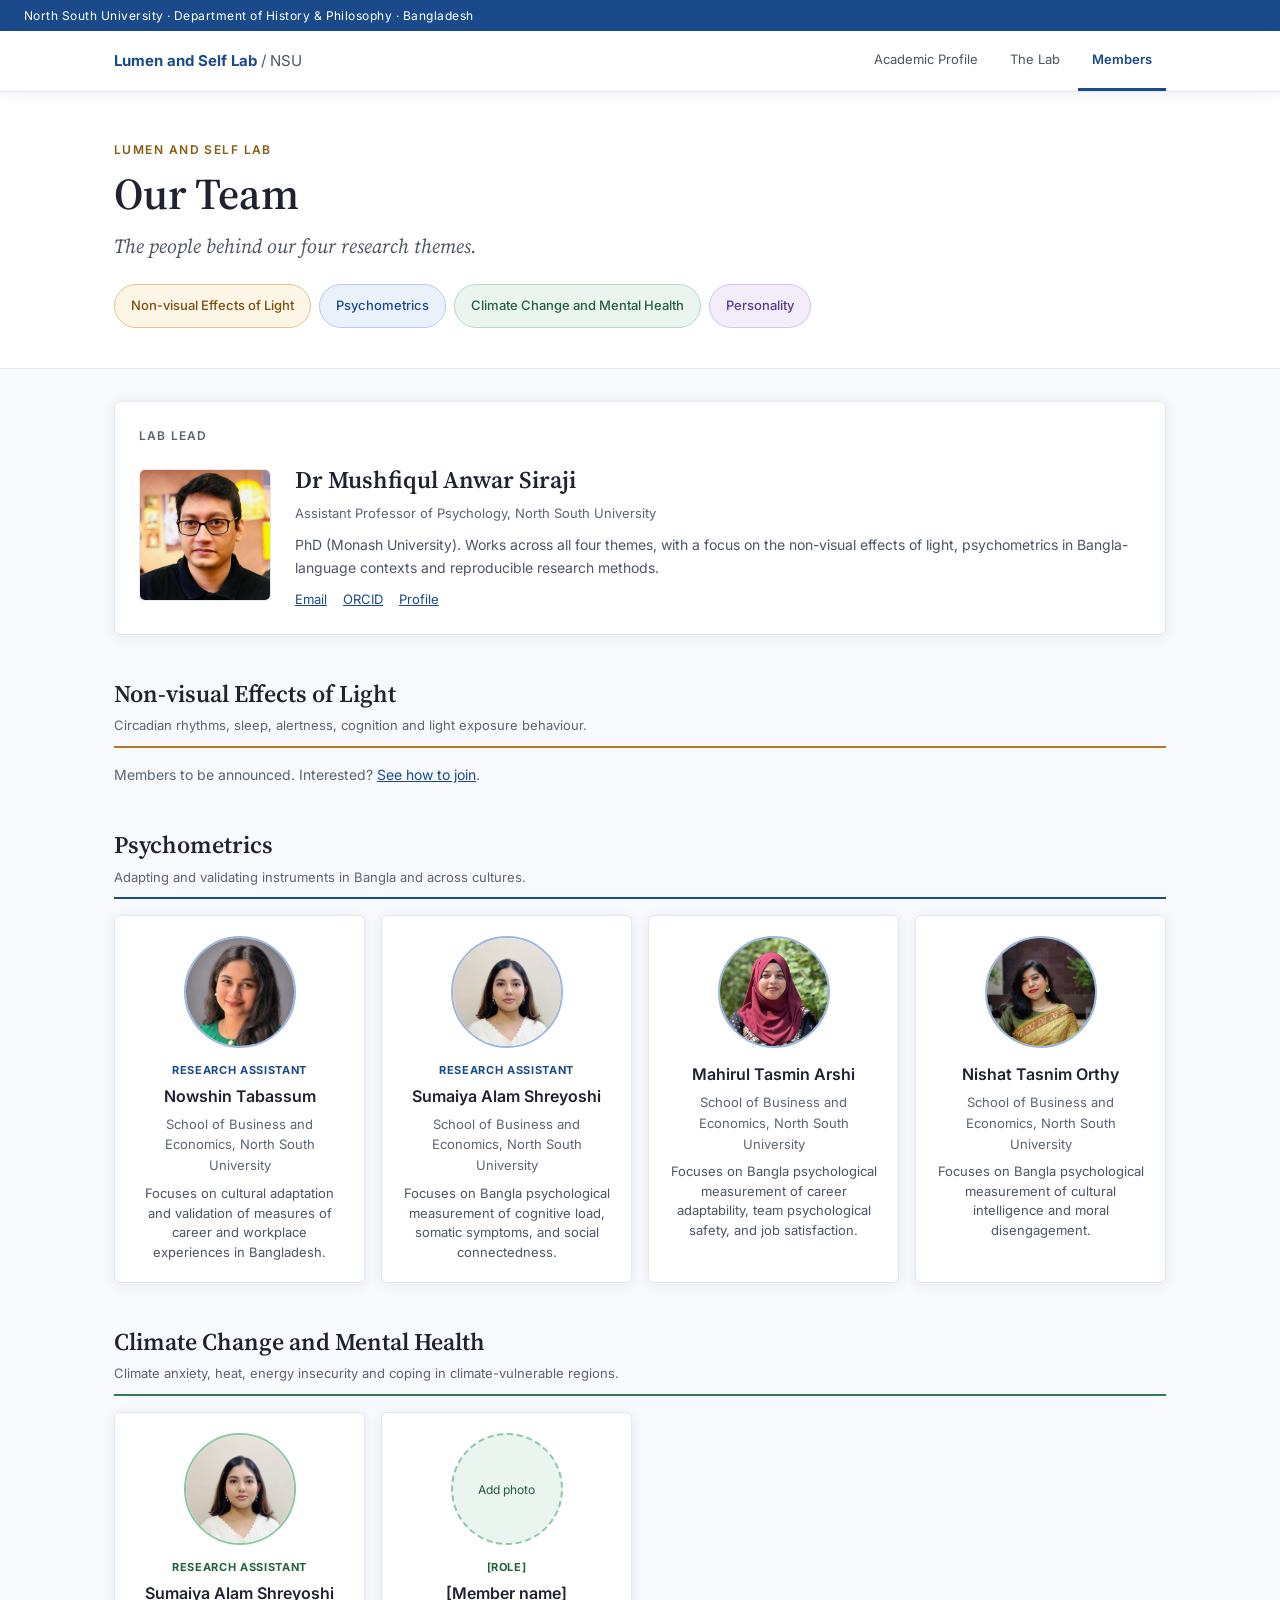
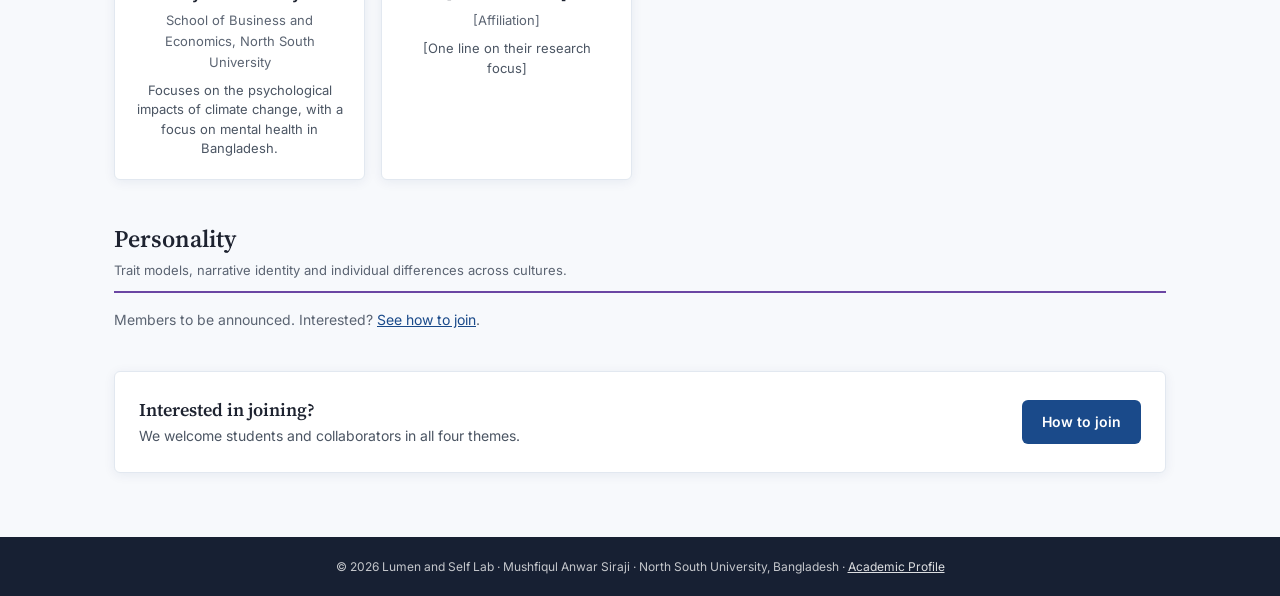
==== members.html @ 9108f672 "Lab created We lab created the lab and added memebrs" ====
<!DOCTYPE html>
<html lang="en">
<head>
<meta charset="UTF-8">
<meta name="viewport" content="width=device-width, initial-scale=1.0">
<title>Lab Members</title>
<meta name="description" content="Members of the Lumen and Self Lab, North South University, by research theme.">
<link rel="preconnect" href="https://fonts.googleapis.com">
<link href="https://fonts.googleapis.com/css2?family=Inter:wght@400;500;600;700&family=Source+Serif+4:ital,wght@0,400;0,600;1,400&display=swap" rel="stylesheet">
<style>
:root{--blue:#1a4a8a;--ink:#1e2330;--mid:#4b5563;--soft:#5b6472;--line:#e2e8f0;--bg:#f7f9fc;--shadow:0 2px 12px rgba(0,40,100,.07);--serif:'Source Serif 4',Georgia,serif}
*{box-sizing:border-box}
body{margin:0;font-family:Inter,system-ui,sans-serif;background:var(--bg);color:var(--ink);font-size:15px;line-height:1.6}
a{color:var(--blue)}a:hover{color:#2563b0}
.wrap{max-width:1100px;margin:0 auto;padding:0 24px}
.topbar{background:var(--blue);color:#fff;font-size:12px;letter-spacing:.04em;padding:6px 24px}
header{background:#fff;border-bottom:1px solid var(--line);box-shadow:var(--shadow);position:sticky;top:0;z-index:10}
.hdr{display:flex;flex-wrap:wrap;align-items:center;justify-content:space-between;gap:8px;min-height:56px}
.logo{font-weight:700;font-size:15px;color:var(--blue)}.logo span{color:var(--mid);font-weight:400}
nav{display:flex;flex-wrap:wrap;gap:4px}
nav a{padding:18px 14px;font-size:13px;color:var(--mid);text-decoration:none;border-bottom:3px solid transparent}
nav a.on{color:var(--blue);font-weight:600;border-bottom-color:var(--blue)}
.hero{background:#fff;border-bottom:1px solid var(--line);padding:48px 0 40px}
.eyebrow{font-size:12px;letter-spacing:.12em;text-transform:uppercase;color:#8a5a12;font-weight:600;margin-bottom:10px}
h1{font-family:var(--serif);font-size:44px;font-weight:600;line-height:1.15;margin:0 0 10px}
.tag{font-family:var(--serif);font-style:italic;font-size:20px;color:var(--mid);margin:0 0 22px}
.pill{display:inline-flex;align-items:center;min-height:44px;padding:0 16px;border-radius:22px;border:1px solid var(--b);background:var(--p);color:var(--t);font-size:13px;font-weight:500;text-decoration:none}
main{max-width:1100px;margin:0 auto;padding:32px 24px 64px;display:flex;flex-direction:column;gap:40px}
.card{background:#fff;border:1px solid var(--line);border-radius:6px;padding:24px;box-shadow:var(--shadow)}
.theme{display:flex;flex-direction:column;gap:16px;scroll-margin-top:72px}
.theme-head{border-bottom:2px solid var(--c);padding-bottom:10px}
.theme-head h3{font-family:var(--serif);font-size:24px;font-weight:600;margin:0}
.theme-head p{margin:2px 0 0;font-size:13px;color:var(--soft)}
.people{display:grid;grid-template-columns:repeat(auto-fill,minmax(230px,1fr));gap:16px}
.person{background:#fff;border:1px solid var(--line);border-radius:6px;padding:20px;box-shadow:var(--shadow);display:flex;flex-direction:column;align-items:center;text-align:center;gap:4px}
.ph{width:112px;height:112px;border-radius:50%;background:var(--p);border:2px dashed var(--b);display:flex;align-items:center;justify-content:center;font-size:12px;color:var(--t);margin-bottom:10px}
.role{font-size:11px;font-weight:700;letter-spacing:.06em;text-transform:uppercase;color:var(--t)}
.name{font-size:16px;font-weight:600}
.aff{font-size:13px;color:var(--soft)}
.focus{font-size:13px;color:var(--mid);line-height:1.5;margin-top:4px}
.light{--c:#b7791f;--t:#7a4f10;--p:#fdf6e7;--b:#d9b56e}
.psy{--c:#1a4a8a;--t:#1a4a8a;--p:#eaf1fb;--b:#9bb7df}
.clim{--c:#2f7d4f;--t:#24603d;--p:#e9f5ee;--b:#8cc7a3}
.pers{--c:#6b46a3;--t:#5b3a8c;--p:#f2edf9;--b:#b9a2dd}
main img{pointer-events:none;-webkit-user-drag:none;user-select:none;-webkit-user-select:none;-webkit-touch-callout:none}
.person,main .card{-webkit-touch-callout:none;user-select:none;-webkit-user-select:none}
@media print{main img{visibility:hidden}}
footer{background:#172033;color:rgba(255,255,255,.75);text-align:center;padding:20px;font-size:12px}
footer a{color:rgba(255,255,255,.85)}
@media (max-width:640px){h1{font-size:34px}.wrap,main{padding-left:16px;padding-right:16px}}
</style>
</head>
<body>

<div class="topbar">North South University · Department of History &amp; Philosophy · Bangladesh</div>

<header>
<div class="wrap hdr">
<div class="logo">Lumen and Self Lab <span>/ NSU</span></div>
<nav>
<a href="index.html">Academic Profile</a>
<a href="lab.html">The Lab</a>
<a href="members.html" class="on">Members</a>
</nav>
</div>
</header>

<section class="hero">
<div class="wrap">
<div class="eyebrow">Lumen and Self Lab</div>
<h1>Our Team</h1>
<p class="tag">The people behind our four research themes.</p>
<div style="display:flex;flex-wrap:wrap;gap:8px">
<a class="pill" href="#light" style="--b:#e2c48a;--p:#fdf6e7;--t:#7a4f10">Non-visual Effects of Light</a>
<a class="pill" href="#psychometrics" style="--b:#b9cde9;--p:#eaf1fb;--t:#1a4a8a">Psychometrics</a>
<a class="pill" href="#climate" style="--b:#b3dbc3;--p:#e9f5ee;--t:#24603d">Climate Change and Mental Health</a>
<a class="pill" href="#personality" style="--b:#d3c4ec;--p:#f2edf9;--t:#5b3a8c">Personality</a>
</div>
</div>
</section>

<main>

<div class="card">
<div style="font-size:12px;letter-spacing:.1em;text-transform:uppercase;color:var(--soft);font-weight:600;margin-bottom:16px">Lab Lead</div>
<div style="display:flex;flex-wrap:wrap;gap:24px;align-items:center">
<img src="uploads/photo-1776695416689.jpeg" alt="Dr Mushfiqul Anwar Siraji" style="width:132px;height:132px;border-radius:6px;object-fit:cover;object-position:top;border:1px solid var(--line)">
<div style="flex:1 1 320px;display:flex;flex-direction:column;gap:4px">
<h2 style="font-family:var(--serif);font-size:24px;font-weight:600;margin:0">Dr Mushfiqul Anwar Siraji</h2>
<div style="font-size:13px;color:var(--soft)">Assistant Professor of Psychology, North South University</div>
<p style="margin:6px 0 0;font-size:14px;color:var(--mid);line-height:1.6">PhD (Monash University). Works across all four themes, with a focus on the non-visual effects of light, psychometrics in Bangla-language contexts and reproducible research methods.</p>
<div style="display:flex;gap:16px;font-size:13px;margin-top:6px"><a href="mailto:mushfiqul.siraji@northsouth.edu">Email</a><a href="https://orcid.org/0000-0003-0127-9982" target="_blank">ORCID</a><a href="index.html">Profile</a></div>
</div>
</div>
</div>

<section id="light" class="theme light">
<div class="theme-head"><h3>Non-visual Effects of Light</h3><p>Circadian rhythms, sleep, alertness, cognition and light exposure behaviour.</p></div>
<p style="margin:0;font-size:14px;color:var(--soft)">Members to be announced. Interested? <a href="lab.html#join">See how to join</a>.</p>
</section>

<section id="psychometrics" class="theme psy">
<div class="theme-head"><h3>Psychometrics</h3><p>Adapting and validating instruments in Bangla and across cultures.</p></div>
<div class="people">
<div class="person"><img src="uploads/nowshin-tabassum.jpg" alt="Nowshin Tabassum" style="width:112px;height:112px;border-radius:50%;object-fit:cover;object-position:center 20%;border:2px solid var(--b);margin-bottom:10px"><div class="role">Research Assistant</div><div class="name">Nowshin Tabassum</div><div class="aff">School of Business and Economics, North South University</div><div class="focus">Focuses on cultural adaptation and validation of measures of career and workplace experiences in Bangladesh.</div></div>
<div class="person"><img src="uploads/sumaiya-alam-shreyoshi.jpg" alt="Sumaiya Alam Shreyoshi" style="width:112px;height:112px;border-radius:50%;object-fit:cover;object-position:center 30%;border:2px solid var(--b);margin-bottom:10px"><div class="role">Research Assistant</div><div class="name">Sumaiya Alam Shreyoshi</div><div class="aff">School of Business and Economics, North South University</div><div class="focus">Focuses on Bangla psychological measurement of cognitive load, somatic symptoms, and social connectedness.</div></div>
<div class="person"><img src="uploads/mahirul-tasmin-arshi.jpg" alt="Mahirul Tasmin Arshi" style="width:112px;height:112px;border-radius:50%;object-fit:cover;object-position:center 30%;border:2px solid var(--b);margin-bottom:10px"><div class="name">Mahirul Tasmin Arshi</div><div class="aff">School of Business and Economics, North South University</div><div class="focus">Focuses on Bangla psychological measurement of career adaptability, team psychological safety, and job satisfaction.</div></div>
<div class="person"><img src="uploads/nishat-tasnim-orthy.jpg" alt="Nishat Tasnim Orthy" style="width:112px;height:112px;border-radius:50%;object-fit:cover;object-position:40% 22%;border:2px solid var(--b);margin-bottom:10px"><div class="name">Nishat Tasnim Orthy</div><div class="aff">School of Business and Economics, North South University</div><div class="focus">Focuses on Bangla psychological measurement of cultural intelligence and moral disengagement.</div></div>
</div>
</section>

<section id="climate" class="theme clim">
<div class="theme-head"><h3>Climate Change and Mental Health</h3><p>Climate anxiety, heat, energy insecurity and coping in climate-vulnerable regions.</p></div>
<div class="people">
<div class="person"><img src="uploads/sumaiya-alam-shreyoshi.jpg" alt="Sumaiya Alam Shreyoshi" style="width:112px;height:112px;border-radius:50%;object-fit:cover;object-position:center 30%;border:2px solid var(--b);margin-bottom:10px"><div class="role">Research Assistant</div><div class="name">Sumaiya Alam Shreyoshi</div><div class="aff">School of Business and Economics, North South University</div><div class="focus">Focuses on the psychological impacts of climate change, with a focus on mental health in Bangladesh.</div></div><div class="person"><div class="ph">Add photo</div><div class="role">[Role]</div><div class="name">[Member name]</div><div class="aff">[Affiliation]</div><div class="focus">[One line on their research focus]</div></div>
</div>
</section>

<section id="personality" class="theme pers">
<div class="theme-head"><h3>Personality</h3><p>Trait models, narrative identity and individual differences across cultures.</p></div>
<p style="margin:0;font-size:14px;color:var(--soft)">Members to be announced. Interested? <a href="lab.html#join">See how to join</a>.</p>
</section>

<div class="card" style="display:flex;flex-wrap:wrap;gap:16px;align-items:center;justify-content:space-between">
<div style="flex:1 1 420px"><div style="font-family:var(--serif);font-size:18px;font-weight:600">Interested in joining?</div><div style="font-size:14px;color:var(--mid)">We welcome students and collaborators in all four themes.</div></div>
<a href="lab.html#join" style="display:inline-flex;align-items:center;min-height:44px;padding:0 20px;background:var(--blue);color:#fff;border-radius:6px;font-size:14px;font-weight:600;text-decoration:none">How to join</a>
</div>

</main>

<footer>
<p style="margin:0">© 2026 Lumen and Self Lab · Mushfiqul Anwar Siraji · North South University, Bangladesh · <a href="index.html">Academic Profile</a></p>
</footer>
<script>
(function(){
  function inPhotoArea(t){ return t && t.closest && (t.closest('.person') || t.closest('main .card')); }
  document.addEventListener('contextmenu', function(e){ if (inPhotoArea(e.target)) e.preventDefault(); });
  document.addEventListener('dragstart', function(e){ if (e.target && e.target.tagName === 'IMG') e.preventDefault(); });
})();
</script>
</body>
</html>
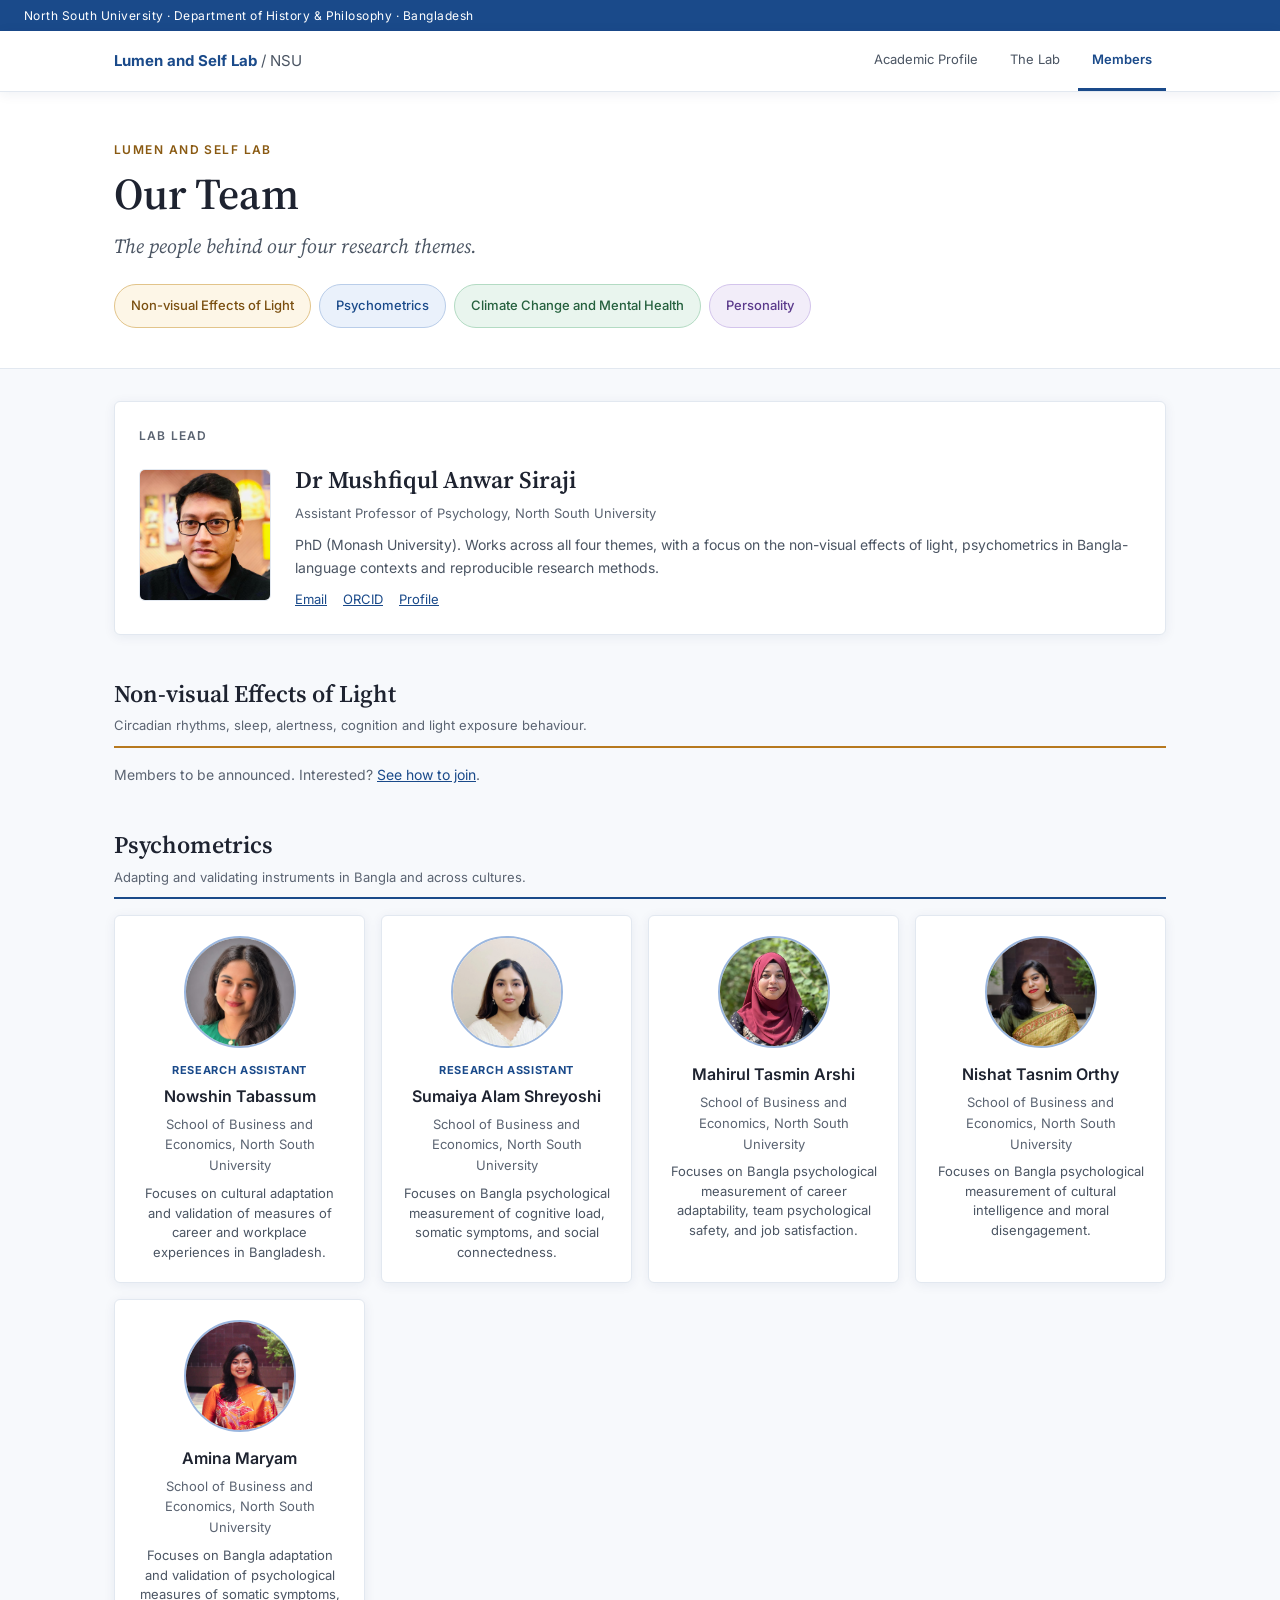
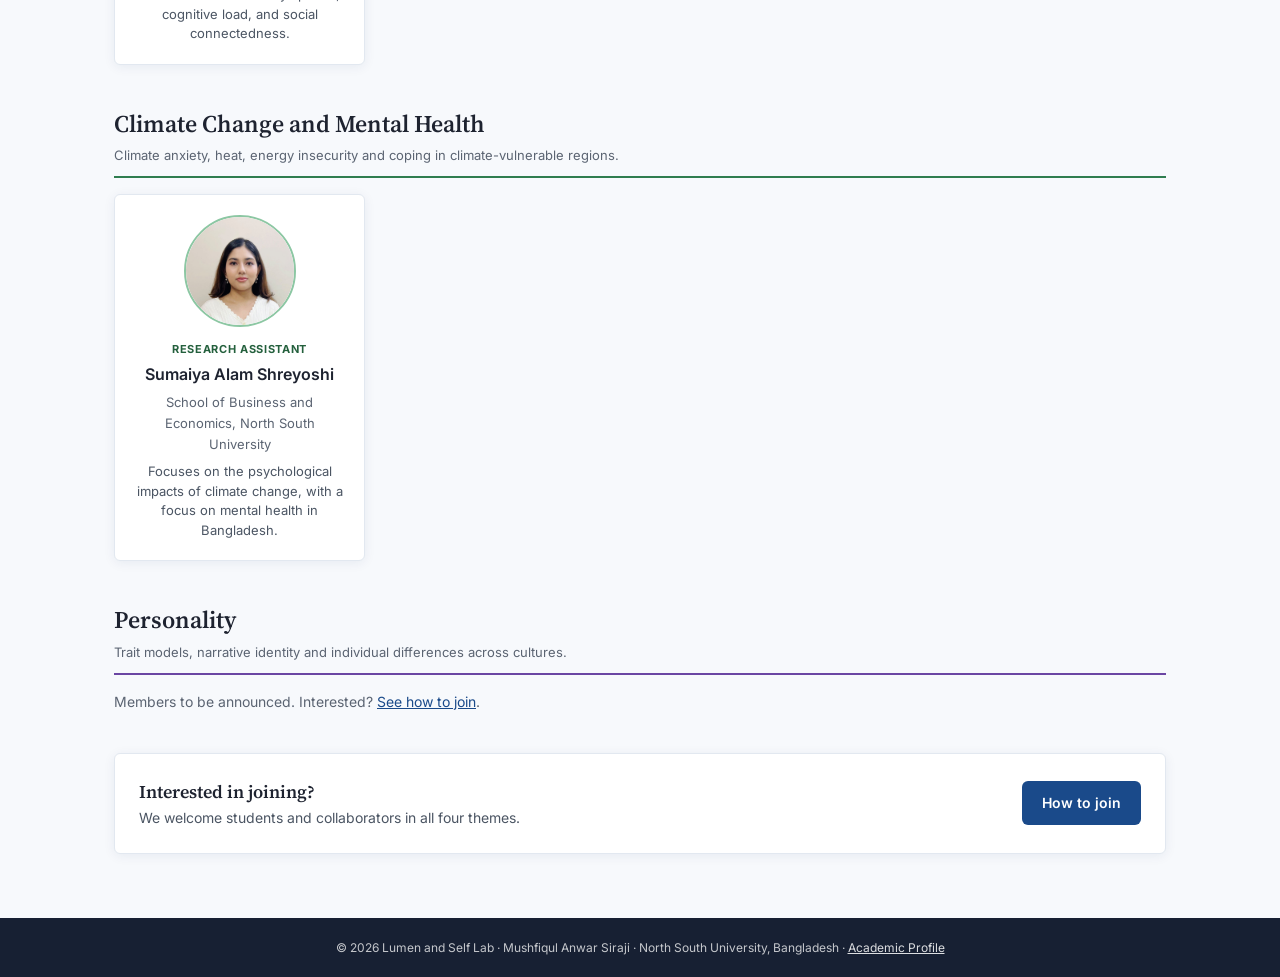
==== commit 510f21e9: "Add Amina Maryam, remove placeholder card, speed up Pages deploy - Add Amina Maryam to Psychometrics" ====
--- a/members.html
+++ b/members.html
@@ -106,13 +106,14 @@
 <div class="person"><img src="uploads/sumaiya-alam-shreyoshi.jpg" alt="Sumaiya Alam Shreyoshi" style="width:112px;height:112px;border-radius:50%;object-fit:cover;object-position:center 30%;border:2px solid var(--b);margin-bottom:10px"><div class="role">Research Assistant</div><div class="name">Sumaiya Alam Shreyoshi</div><div class="aff">School of Business and Economics, North South University</div><div class="focus">Focuses on Bangla psychological measurement of cognitive load, somatic symptoms, and social connectedness.</div></div>
 <div class="person"><img src="uploads/mahirul-tasmin-arshi.jpg" alt="Mahirul Tasmin Arshi" style="width:112px;height:112px;border-radius:50%;object-fit:cover;object-position:center 30%;border:2px solid var(--b);margin-bottom:10px"><div class="name">Mahirul Tasmin Arshi</div><div class="aff">School of Business and Economics, North South University</div><div class="focus">Focuses on Bangla psychological measurement of career adaptability, team psychological safety, and job satisfaction.</div></div>
 <div class="person"><img src="uploads/nishat-tasnim-orthy.jpg" alt="Nishat Tasnim Orthy" style="width:112px;height:112px;border-radius:50%;object-fit:cover;object-position:40% 22%;border:2px solid var(--b);margin-bottom:10px"><div class="name">Nishat Tasnim Orthy</div><div class="aff">School of Business and Economics, North South University</div><div class="focus">Focuses on Bangla psychological measurement of cultural intelligence and moral disengagement.</div></div>
+<div class="person"><img src="uploads/amina-maryam.jpg" alt="Amina Maryam" style="width:112px;height:112px;border-radius:50%;object-fit:cover;object-position:center 22%;border:2px solid var(--b);margin-bottom:10px"><div class="name">Amina Maryam</div><div class="aff">School of Business and Economics, North South University</div><div class="focus">Focuses on Bangla adaptation and validation of psychological measures of somatic symptoms, cognitive load, and social connectedness.</div></div>
 </div>
 </section>
 
 <section id="climate" class="theme clim">
 <div class="theme-head"><h3>Climate Change and Mental Health</h3><p>Climate anxiety, heat, energy insecurity and coping in climate-vulnerable regions.</p></div>
 <div class="people">
-<div class="person"><img src="uploads/sumaiya-alam-shreyoshi.jpg" alt="Sumaiya Alam Shreyoshi" style="width:112px;height:112px;border-radius:50%;object-fit:cover;object-position:center 30%;border:2px solid var(--b);margin-bottom:10px"><div class="role">Research Assistant</div><div class="name">Sumaiya Alam Shreyoshi</div><div class="aff">School of Business and Economics, North South University</div><div class="focus">Focuses on the psychological impacts of climate change, with a focus on mental health in Bangladesh.</div></div><div class="person"><div class="ph">Add photo</div><div class="role">[Role]</div><div class="name">[Member name]</div><div class="aff">[Affiliation]</div><div class="focus">[One line on their research focus]</div></div>
+<div class="person"><img src="uploads/sumaiya-alam-shreyoshi.jpg" alt="Sumaiya Alam Shreyoshi" style="width:112px;height:112px;border-radius:50%;object-fit:cover;object-position:center 30%;border:2px solid var(--b);margin-bottom:10px"><div class="role">Research Assistant</div><div class="name">Sumaiya Alam Shreyoshi</div><div class="aff">School of Business and Economics, North South University</div><div class="focus">Focuses on the psychological impacts of climate change, with a focus on mental health in Bangladesh.</div></div>
 </div>
 </section>
 
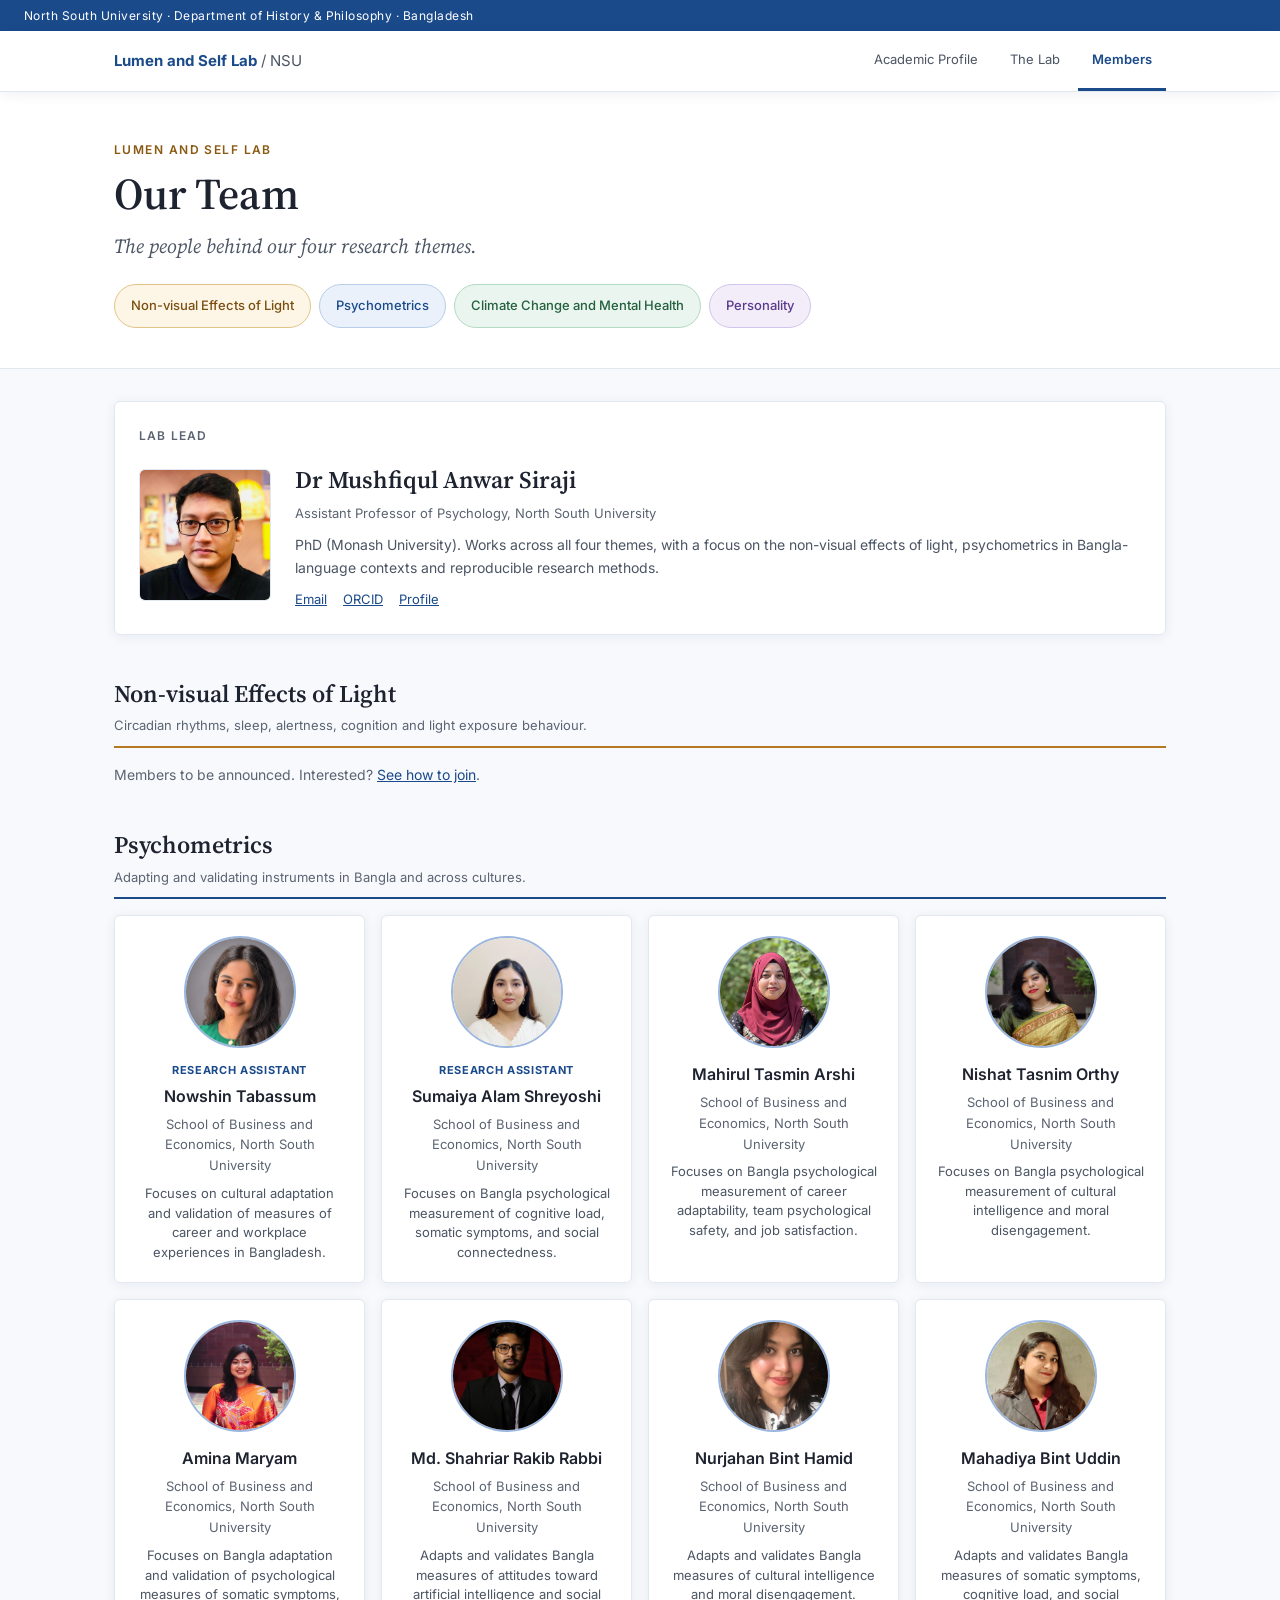
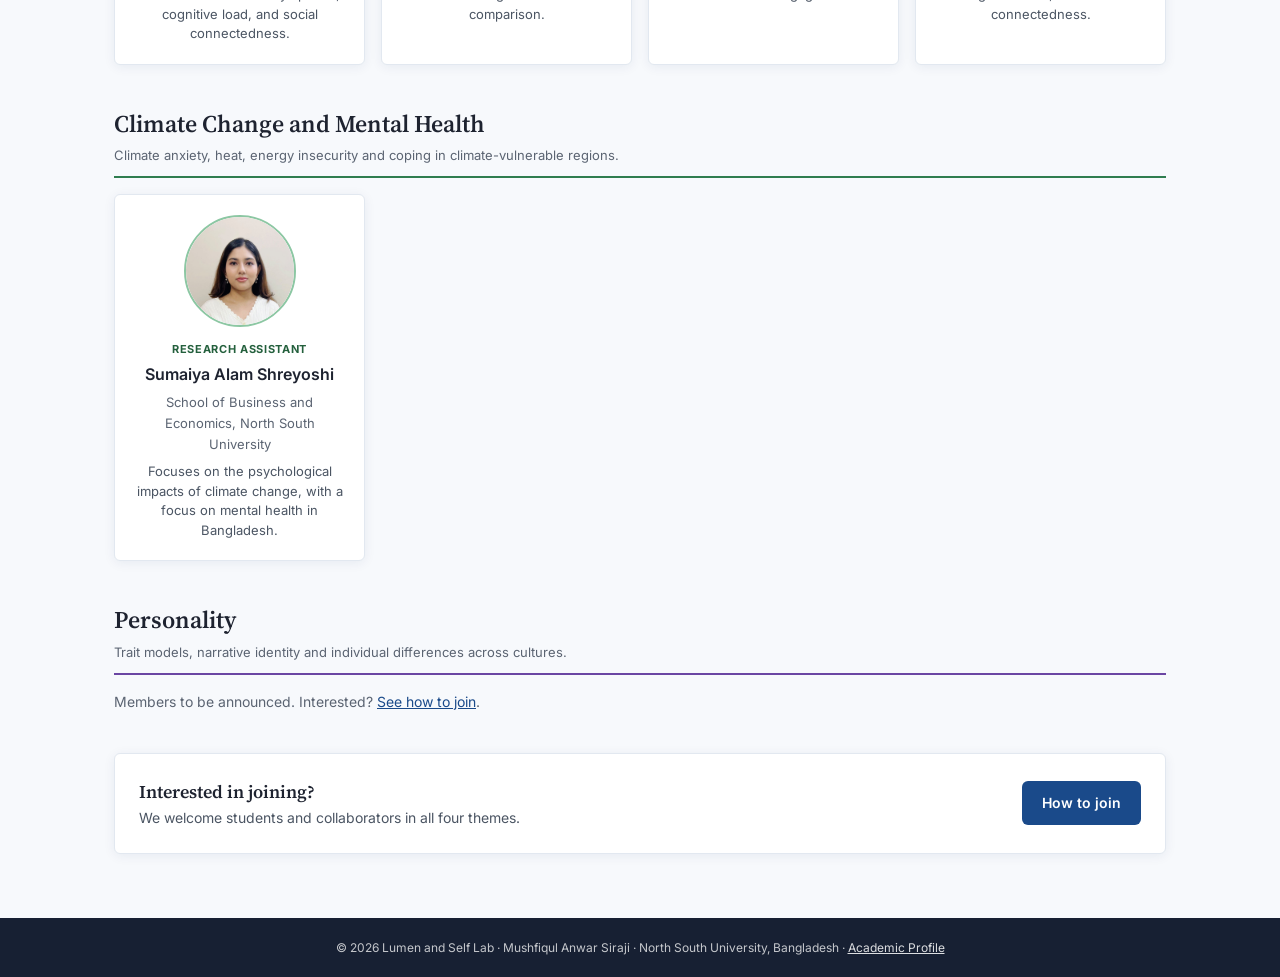
==== commit 24f80354: "Add Rabbi, Nurjahan and Mahadiya to Psychometrics members Co-Authored-By: Claude Opus 5.5 <noreply@a" ====
--- a/members.html
+++ b/members.html
@@ -107,6 +107,9 @@
 <div class="person"><img src="uploads/mahirul-tasmin-arshi.jpg" alt="Mahirul Tasmin Arshi" style="width:112px;height:112px;border-radius:50%;object-fit:cover;object-position:center 30%;border:2px solid var(--b);margin-bottom:10px"><div class="name">Mahirul Tasmin Arshi</div><div class="aff">School of Business and Economics, North South University</div><div class="focus">Focuses on Bangla psychological measurement of career adaptability, team psychological safety, and job satisfaction.</div></div>
 <div class="person"><img src="uploads/nishat-tasnim-orthy.jpg" alt="Nishat Tasnim Orthy" style="width:112px;height:112px;border-radius:50%;object-fit:cover;object-position:40% 22%;border:2px solid var(--b);margin-bottom:10px"><div class="name">Nishat Tasnim Orthy</div><div class="aff">School of Business and Economics, North South University</div><div class="focus">Focuses on Bangla psychological measurement of cultural intelligence and moral disengagement.</div></div>
 <div class="person"><img src="uploads/amina-maryam.jpg" alt="Amina Maryam" style="width:112px;height:112px;border-radius:50%;object-fit:cover;object-position:center 22%;border:2px solid var(--b);margin-bottom:10px"><div class="name">Amina Maryam</div><div class="aff">School of Business and Economics, North South University</div><div class="focus">Focuses on Bangla adaptation and validation of psychological measures of somatic symptoms, cognitive load, and social connectedness.</div></div>
+<div class="person"><img src="uploads/md-shahriar-rakib-rabbi.jpg" alt="Md. Shahriar Rakib Rabbi" style="width:112px;height:112px;border-radius:50%;object-fit:cover;object-position:center 22%;border:2px solid var(--b);margin-bottom:10px"><div class="name">Md. Shahriar Rakib Rabbi</div><div class="aff">School of Business and Economics, North South University</div><div class="focus">Adapts and validates Bangla measures of attitudes toward artificial intelligence and social comparison.</div></div>
+<div class="person"><img src="uploads/nurjahan-bint-hamid.jpg" alt="Nurjahan Bint Hamid" style="width:112px;height:112px;border-radius:50%;object-fit:cover;object-position:center 30%;border:2px solid var(--b);margin-bottom:10px"><div class="name">Nurjahan Bint Hamid</div><div class="aff">School of Business and Economics, North South University</div><div class="focus">Adapts and validates Bangla measures of cultural intelligence and moral disengagement.</div></div>
+<div class="person"><img src="uploads/mahadiya-bint-uddin.jpg" alt="Mahadiya Bint Uddin" style="width:112px;height:112px;border-radius:50%;object-fit:cover;object-position:center 40%;border:2px solid var(--b);margin-bottom:10px"><div class="name">Mahadiya Bint Uddin</div><div class="aff">School of Business and Economics, North South University</div><div class="focus">Adapts and validates Bangla measures of somatic symptoms, cognitive load, and social connectedness.</div></div>
 </div>
 </section>
 
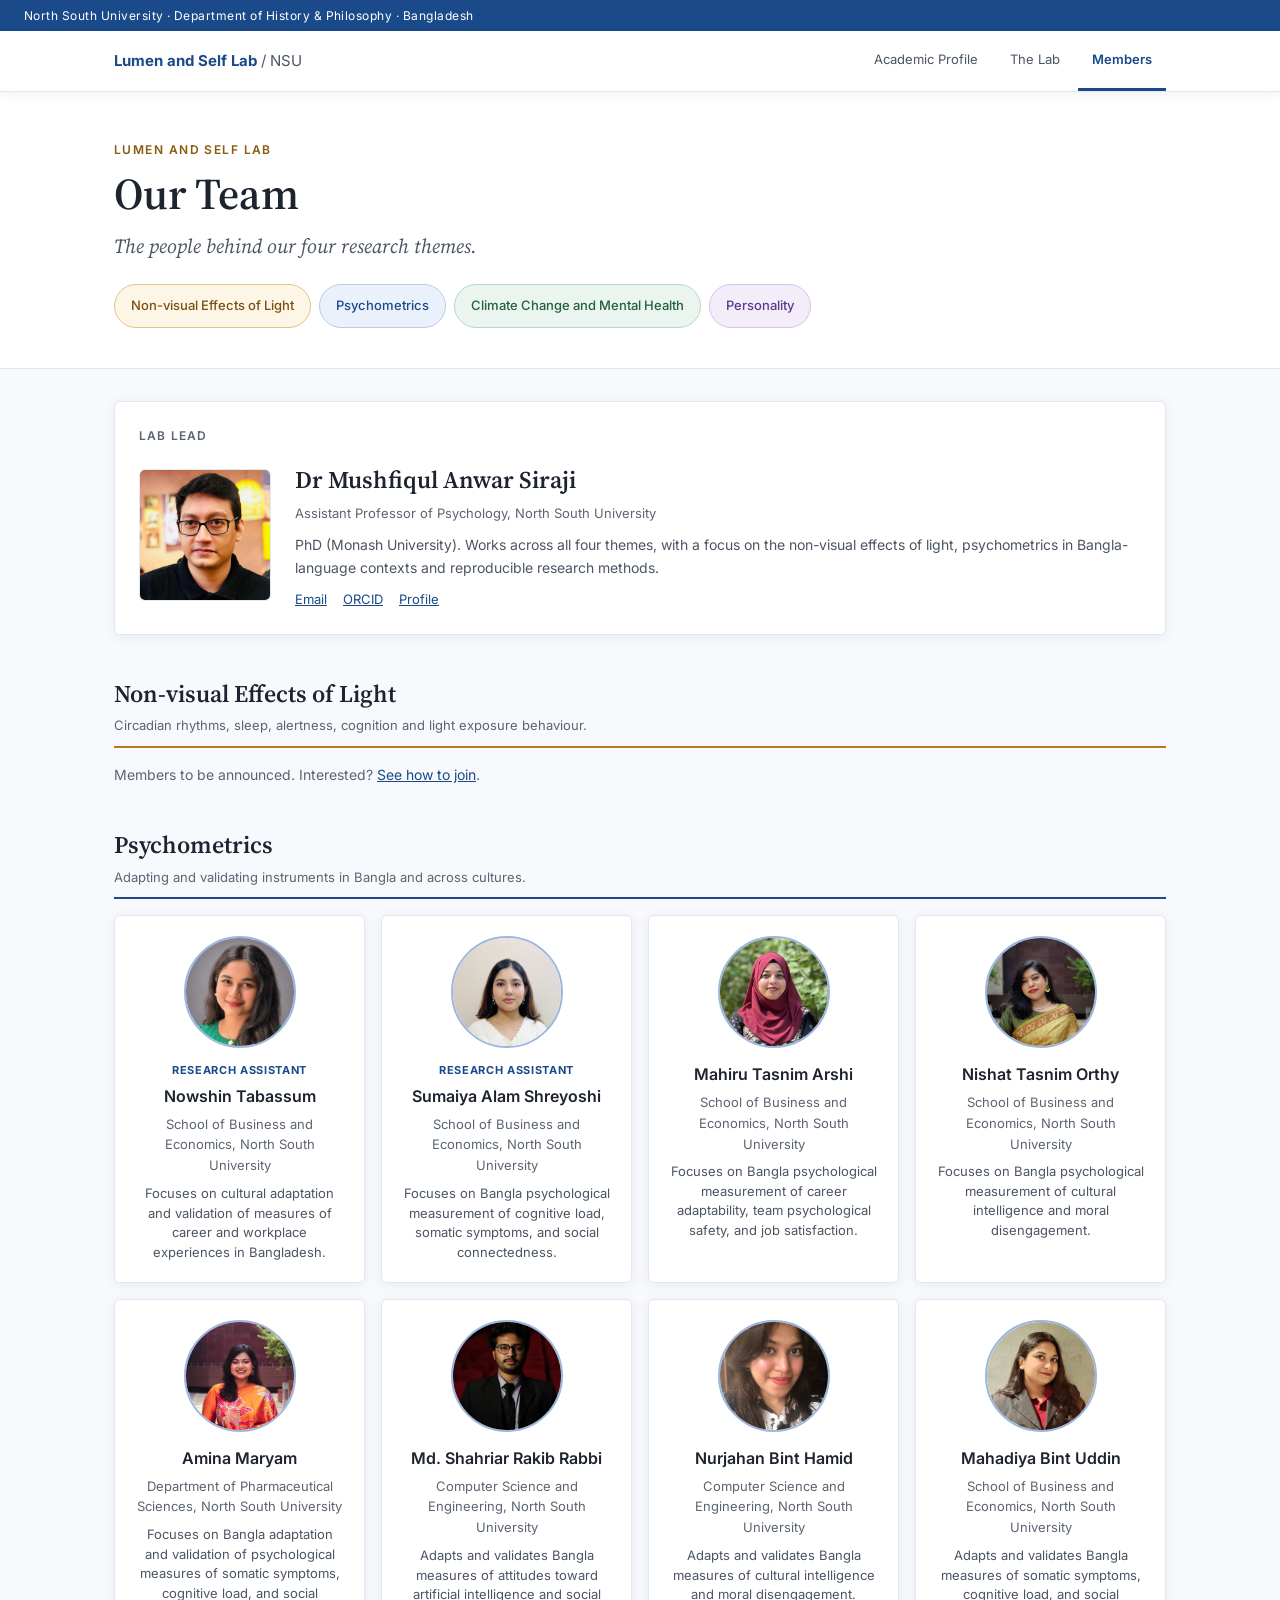
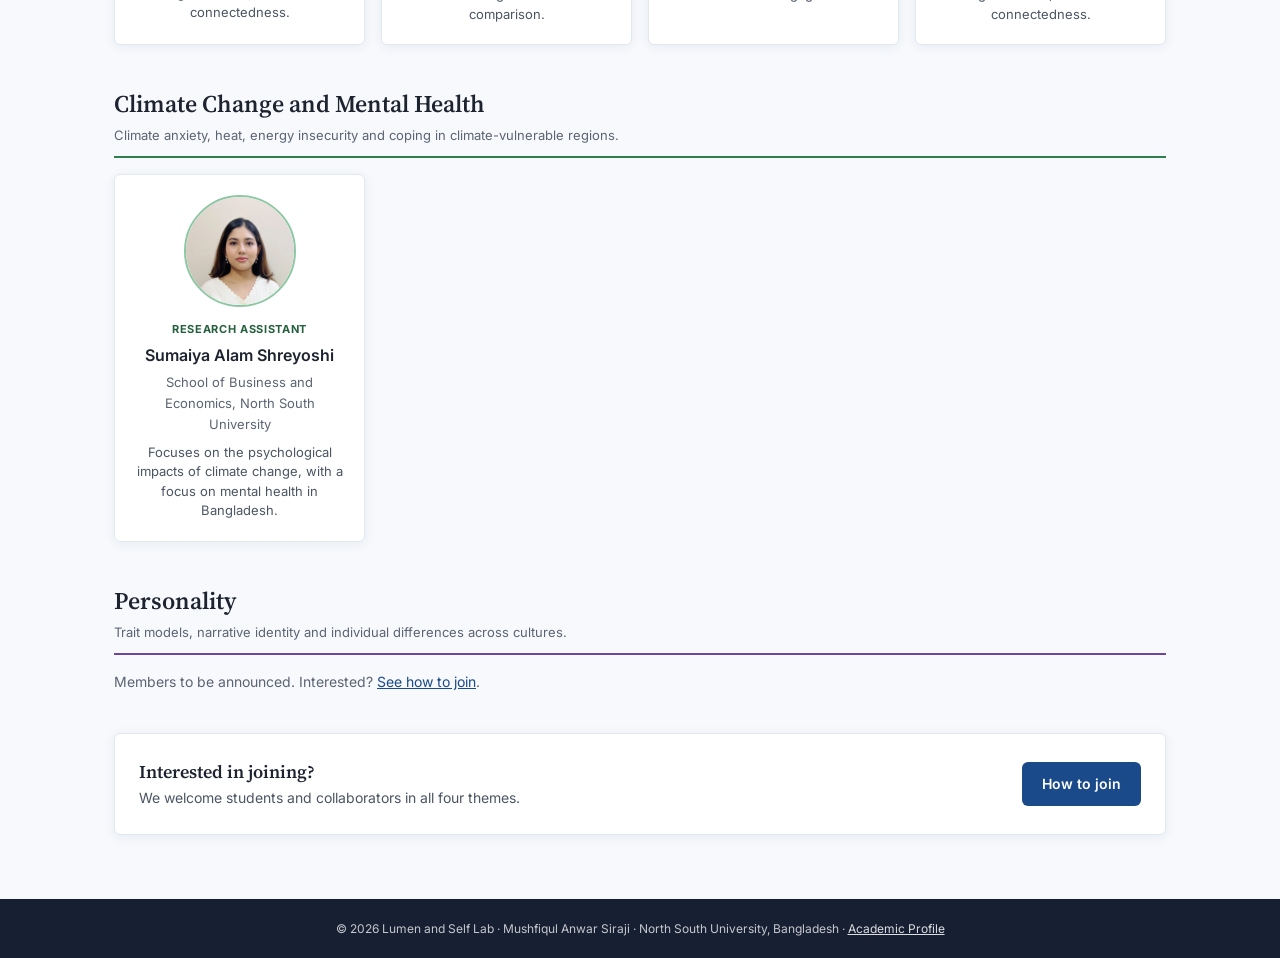
==== commit 02da6699: "Update member affiliations and correct Arshi's name - Amina Maryam: Pharmaceutical Sciences - Md. Sh" ====
--- a/members.html
+++ b/members.html
@@ -104,11 +104,11 @@
 <div class="people">
 <div class="person"><img src="uploads/nowshin-tabassum.jpg" alt="Nowshin Tabassum" style="width:112px;height:112px;border-radius:50%;object-fit:cover;object-position:center 20%;border:2px solid var(--b);margin-bottom:10px"><div class="role">Research Assistant</div><div class="name">Nowshin Tabassum</div><div class="aff">School of Business and Economics, North South University</div><div class="focus">Focuses on cultural adaptation and validation of measures of career and workplace experiences in Bangladesh.</div></div>
 <div class="person"><img src="uploads/sumaiya-alam-shreyoshi.jpg" alt="Sumaiya Alam Shreyoshi" style="width:112px;height:112px;border-radius:50%;object-fit:cover;object-position:center 30%;border:2px solid var(--b);margin-bottom:10px"><div class="role">Research Assistant</div><div class="name">Sumaiya Alam Shreyoshi</div><div class="aff">School of Business and Economics, North South University</div><div class="focus">Focuses on Bangla psychological measurement of cognitive load, somatic symptoms, and social connectedness.</div></div>
-<div class="person"><img src="uploads/mahirul-tasmin-arshi.jpg" alt="Mahirul Tasmin Arshi" style="width:112px;height:112px;border-radius:50%;object-fit:cover;object-position:center 30%;border:2px solid var(--b);margin-bottom:10px"><div class="name">Mahirul Tasmin Arshi</div><div class="aff">School of Business and Economics, North South University</div><div class="focus">Focuses on Bangla psychological measurement of career adaptability, team psychological safety, and job satisfaction.</div></div>
+<div class="person"><img src="uploads/mahirul-tasmin-arshi.jpg" alt="Mahiru Tasnim Arshi" style="width:112px;height:112px;border-radius:50%;object-fit:cover;object-position:center 30%;border:2px solid var(--b);margin-bottom:10px"><div class="name">Mahiru Tasnim Arshi</div><div class="aff">School of Business and Economics, North South University</div><div class="focus">Focuses on Bangla psychological measurement of career adaptability, team psychological safety, and job satisfaction.</div></div>
 <div class="person"><img src="uploads/nishat-tasnim-orthy.jpg" alt="Nishat Tasnim Orthy" style="width:112px;height:112px;border-radius:50%;object-fit:cover;object-position:40% 22%;border:2px solid var(--b);margin-bottom:10px"><div class="name">Nishat Tasnim Orthy</div><div class="aff">School of Business and Economics, North South University</div><div class="focus">Focuses on Bangla psychological measurement of cultural intelligence and moral disengagement.</div></div>
-<div class="person"><img src="uploads/amina-maryam.jpg" alt="Amina Maryam" style="width:112px;height:112px;border-radius:50%;object-fit:cover;object-position:center 22%;border:2px solid var(--b);margin-bottom:10px"><div class="name">Amina Maryam</div><div class="aff">School of Business and Economics, North South University</div><div class="focus">Focuses on Bangla adaptation and validation of psychological measures of somatic symptoms, cognitive load, and social connectedness.</div></div>
-<div class="person"><img src="uploads/md-shahriar-rakib-rabbi.jpg" alt="Md. Shahriar Rakib Rabbi" style="width:112px;height:112px;border-radius:50%;object-fit:cover;object-position:center 22%;border:2px solid var(--b);margin-bottom:10px"><div class="name">Md. Shahriar Rakib Rabbi</div><div class="aff">School of Business and Economics, North South University</div><div class="focus">Adapts and validates Bangla measures of attitudes toward artificial intelligence and social comparison.</div></div>
-<div class="person"><img src="uploads/nurjahan-bint-hamid.jpg" alt="Nurjahan Bint Hamid" style="width:112px;height:112px;border-radius:50%;object-fit:cover;object-position:center 30%;border:2px solid var(--b);margin-bottom:10px"><div class="name">Nurjahan Bint Hamid</div><div class="aff">School of Business and Economics, North South University</div><div class="focus">Adapts and validates Bangla measures of cultural intelligence and moral disengagement.</div></div>
+<div class="person"><img src="uploads/amina-maryam.jpg" alt="Amina Maryam" style="width:112px;height:112px;border-radius:50%;object-fit:cover;object-position:center 22%;border:2px solid var(--b);margin-bottom:10px"><div class="name">Amina Maryam</div><div class="aff">Department of Pharmaceutical Sciences, North South University</div><div class="focus">Focuses on Bangla adaptation and validation of psychological measures of somatic symptoms, cognitive load, and social connectedness.</div></div>
+<div class="person"><img src="uploads/md-shahriar-rakib-rabbi.jpg" alt="Md. Shahriar Rakib Rabbi" style="width:112px;height:112px;border-radius:50%;object-fit:cover;object-position:center 22%;border:2px solid var(--b);margin-bottom:10px"><div class="name">Md. Shahriar Rakib Rabbi</div><div class="aff">Computer Science and Engineering, North South University</div><div class="focus">Adapts and validates Bangla measures of attitudes toward artificial intelligence and social comparison.</div></div>
+<div class="person"><img src="uploads/nurjahan-bint-hamid.jpg" alt="Nurjahan Bint Hamid" style="width:112px;height:112px;border-radius:50%;object-fit:cover;object-position:center 30%;border:2px solid var(--b);margin-bottom:10px"><div class="name">Nurjahan Bint Hamid</div><div class="aff">Computer Science and Engineering, North South University</div><div class="focus">Adapts and validates Bangla measures of cultural intelligence and moral disengagement.</div></div>
 <div class="person"><img src="uploads/mahadiya-bint-uddin.jpg" alt="Mahadiya Bint Uddin" style="width:112px;height:112px;border-radius:50%;object-fit:cover;object-position:center 40%;border:2px solid var(--b);margin-bottom:10px"><div class="name">Mahadiya Bint Uddin</div><div class="aff">School of Business and Economics, North South University</div><div class="focus">Adapts and validates Bangla measures of somatic symptoms, cognitive load, and social connectedness.</div></div>
 </div>
 </section>
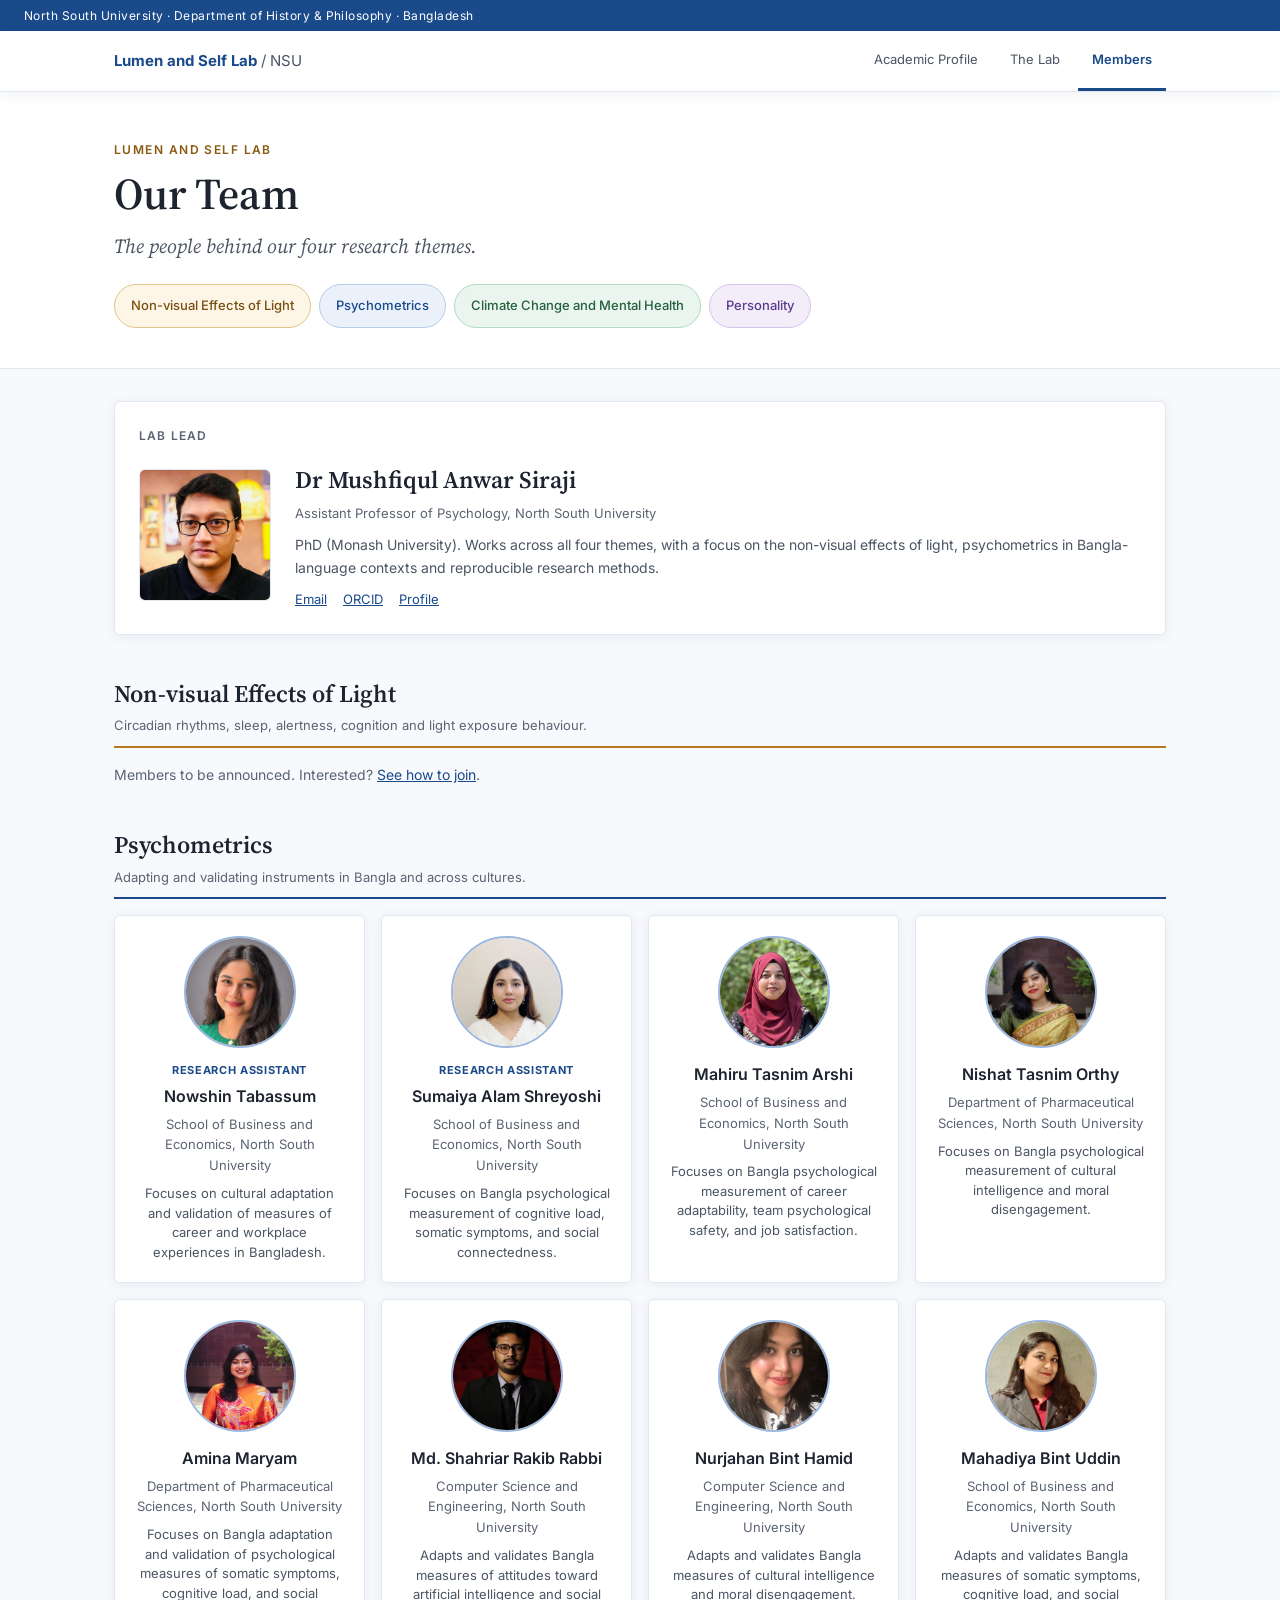
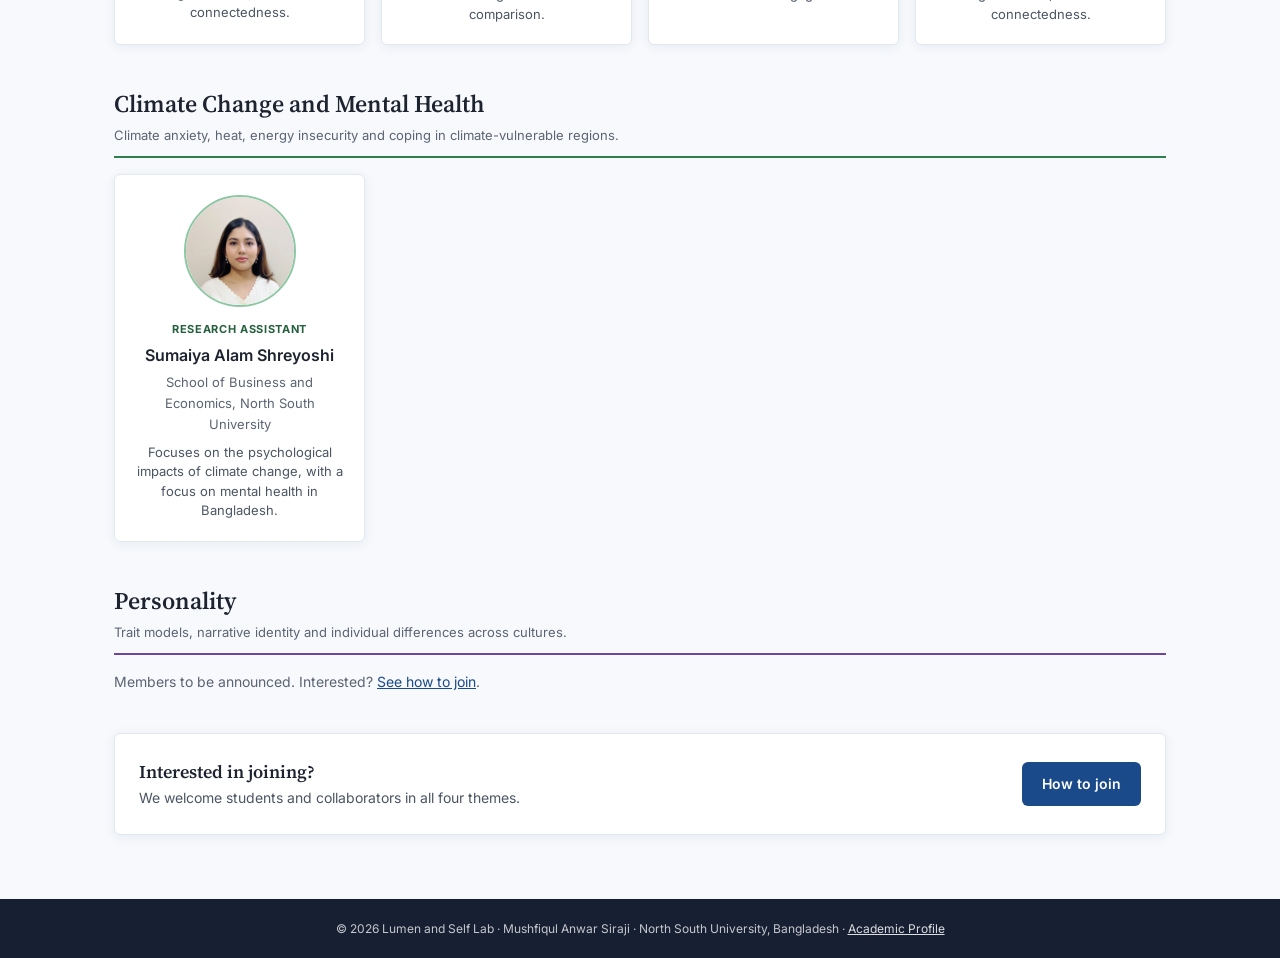
==== commit 91f59793: "Update Nishat Tasnim Orthy's affiliation to Pharmaceutical Sciences Co-Authored-By: Claude Opus 5.5 " ====
--- a/members.html
+++ b/members.html
@@ -105,7 +105,7 @@
 <div class="person"><img src="uploads/nowshin-tabassum.jpg" alt="Nowshin Tabassum" style="width:112px;height:112px;border-radius:50%;object-fit:cover;object-position:center 20%;border:2px solid var(--b);margin-bottom:10px"><div class="role">Research Assistant</div><div class="name">Nowshin Tabassum</div><div class="aff">School of Business and Economics, North South University</div><div class="focus">Focuses on cultural adaptation and validation of measures of career and workplace experiences in Bangladesh.</div></div>
 <div class="person"><img src="uploads/sumaiya-alam-shreyoshi.jpg" alt="Sumaiya Alam Shreyoshi" style="width:112px;height:112px;border-radius:50%;object-fit:cover;object-position:center 30%;border:2px solid var(--b);margin-bottom:10px"><div class="role">Research Assistant</div><div class="name">Sumaiya Alam Shreyoshi</div><div class="aff">School of Business and Economics, North South University</div><div class="focus">Focuses on Bangla psychological measurement of cognitive load, somatic symptoms, and social connectedness.</div></div>
 <div class="person"><img src="uploads/mahirul-tasmin-arshi.jpg" alt="Mahiru Tasnim Arshi" style="width:112px;height:112px;border-radius:50%;object-fit:cover;object-position:center 30%;border:2px solid var(--b);margin-bottom:10px"><div class="name">Mahiru Tasnim Arshi</div><div class="aff">School of Business and Economics, North South University</div><div class="focus">Focuses on Bangla psychological measurement of career adaptability, team psychological safety, and job satisfaction.</div></div>
-<div class="person"><img src="uploads/nishat-tasnim-orthy.jpg" alt="Nishat Tasnim Orthy" style="width:112px;height:112px;border-radius:50%;object-fit:cover;object-position:40% 22%;border:2px solid var(--b);margin-bottom:10px"><div class="name">Nishat Tasnim Orthy</div><div class="aff">School of Business and Economics, North South University</div><div class="focus">Focuses on Bangla psychological measurement of cultural intelligence and moral disengagement.</div></div>
+<div class="person"><img src="uploads/nishat-tasnim-orthy.jpg" alt="Nishat Tasnim Orthy" style="width:112px;height:112px;border-radius:50%;object-fit:cover;object-position:40% 22%;border:2px solid var(--b);margin-bottom:10px"><div class="name">Nishat Tasnim Orthy</div><div class="aff">Department of Pharmaceutical Sciences, North South University</div><div class="focus">Focuses on Bangla psychological measurement of cultural intelligence and moral disengagement.</div></div>
 <div class="person"><img src="uploads/amina-maryam.jpg" alt="Amina Maryam" style="width:112px;height:112px;border-radius:50%;object-fit:cover;object-position:center 22%;border:2px solid var(--b);margin-bottom:10px"><div class="name">Amina Maryam</div><div class="aff">Department of Pharmaceutical Sciences, North South University</div><div class="focus">Focuses on Bangla adaptation and validation of psychological measures of somatic symptoms, cognitive load, and social connectedness.</div></div>
 <div class="person"><img src="uploads/md-shahriar-rakib-rabbi.jpg" alt="Md. Shahriar Rakib Rabbi" style="width:112px;height:112px;border-radius:50%;object-fit:cover;object-position:center 22%;border:2px solid var(--b);margin-bottom:10px"><div class="name">Md. Shahriar Rakib Rabbi</div><div class="aff">Computer Science and Engineering, North South University</div><div class="focus">Adapts and validates Bangla measures of attitudes toward artificial intelligence and social comparison.</div></div>
 <div class="person"><img src="uploads/nurjahan-bint-hamid.jpg" alt="Nurjahan Bint Hamid" style="width:112px;height:112px;border-radius:50%;object-fit:cover;object-position:center 30%;border:2px solid var(--b);margin-bottom:10px"><div class="name">Nurjahan Bint Hamid</div><div class="aff">Computer Science and Engineering, North South University</div><div class="focus">Adapts and validates Bangla measures of cultural intelligence and moral disengagement.</div></div>
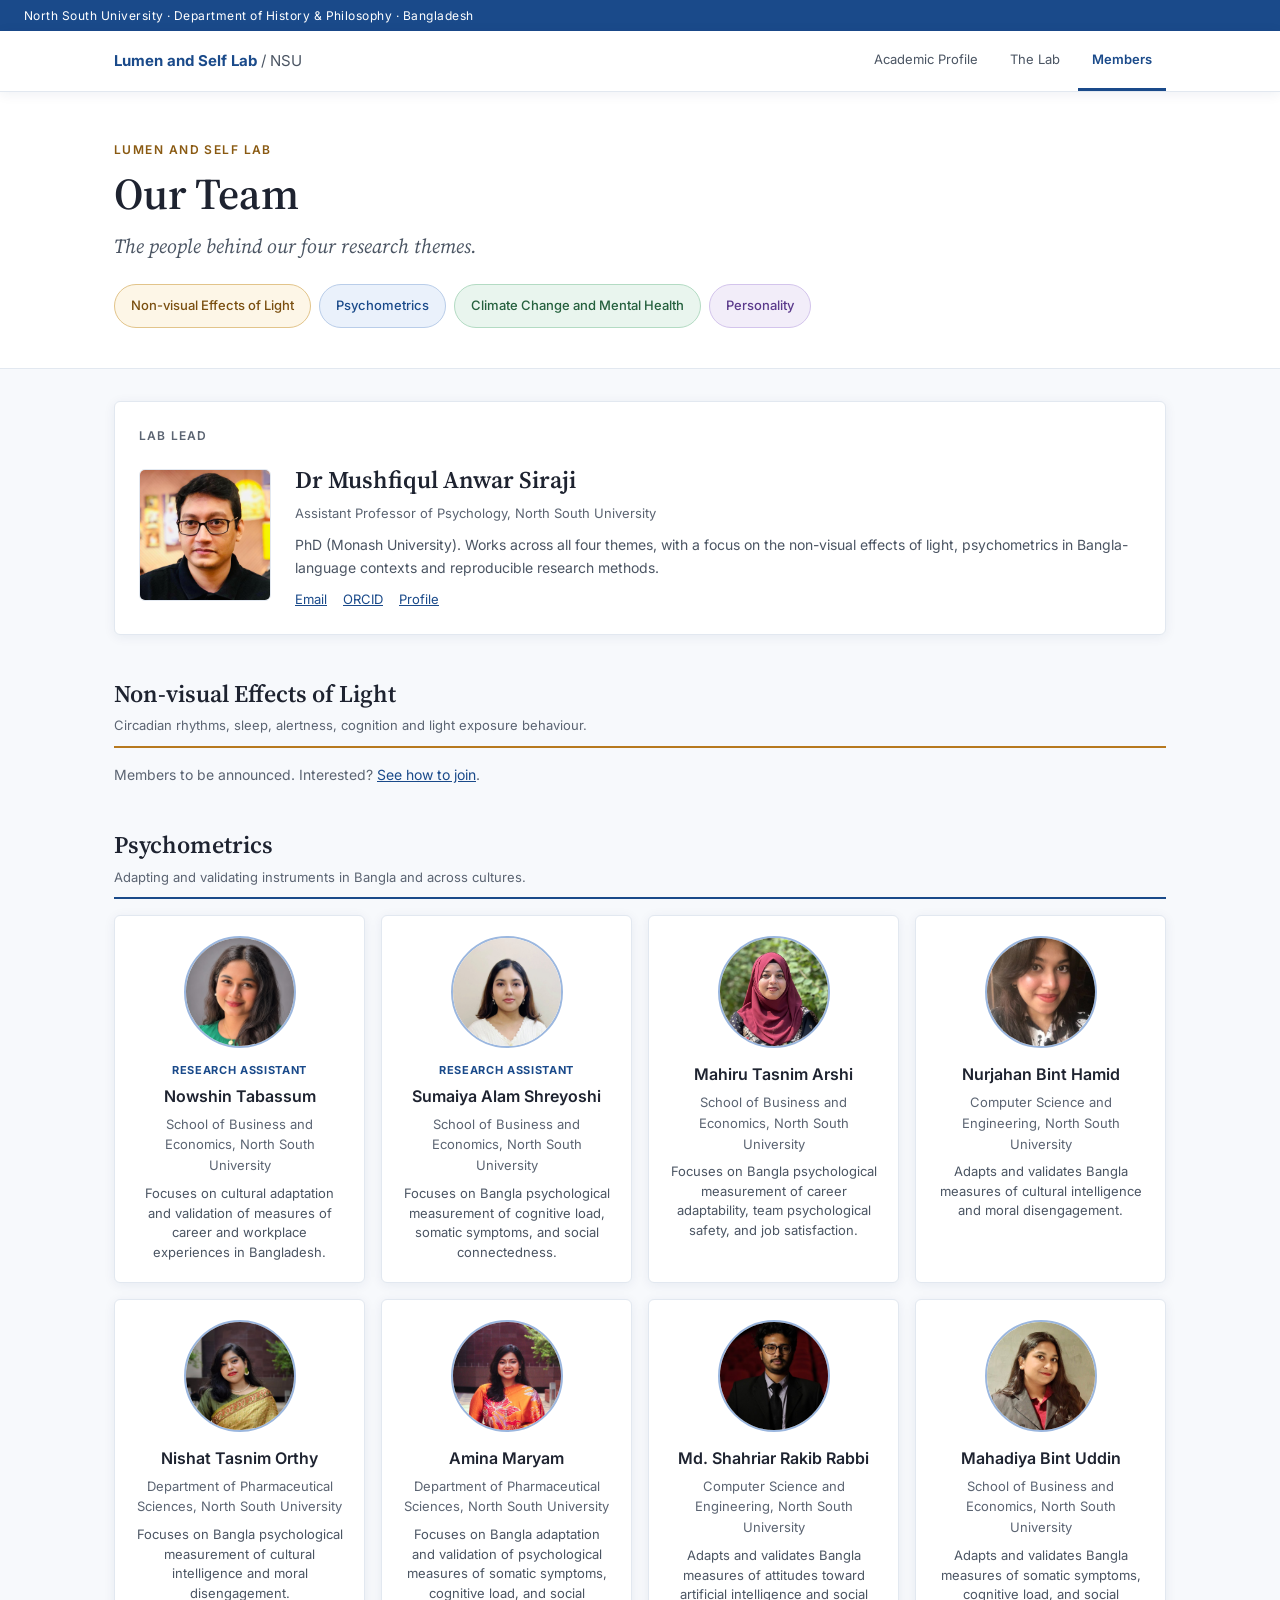
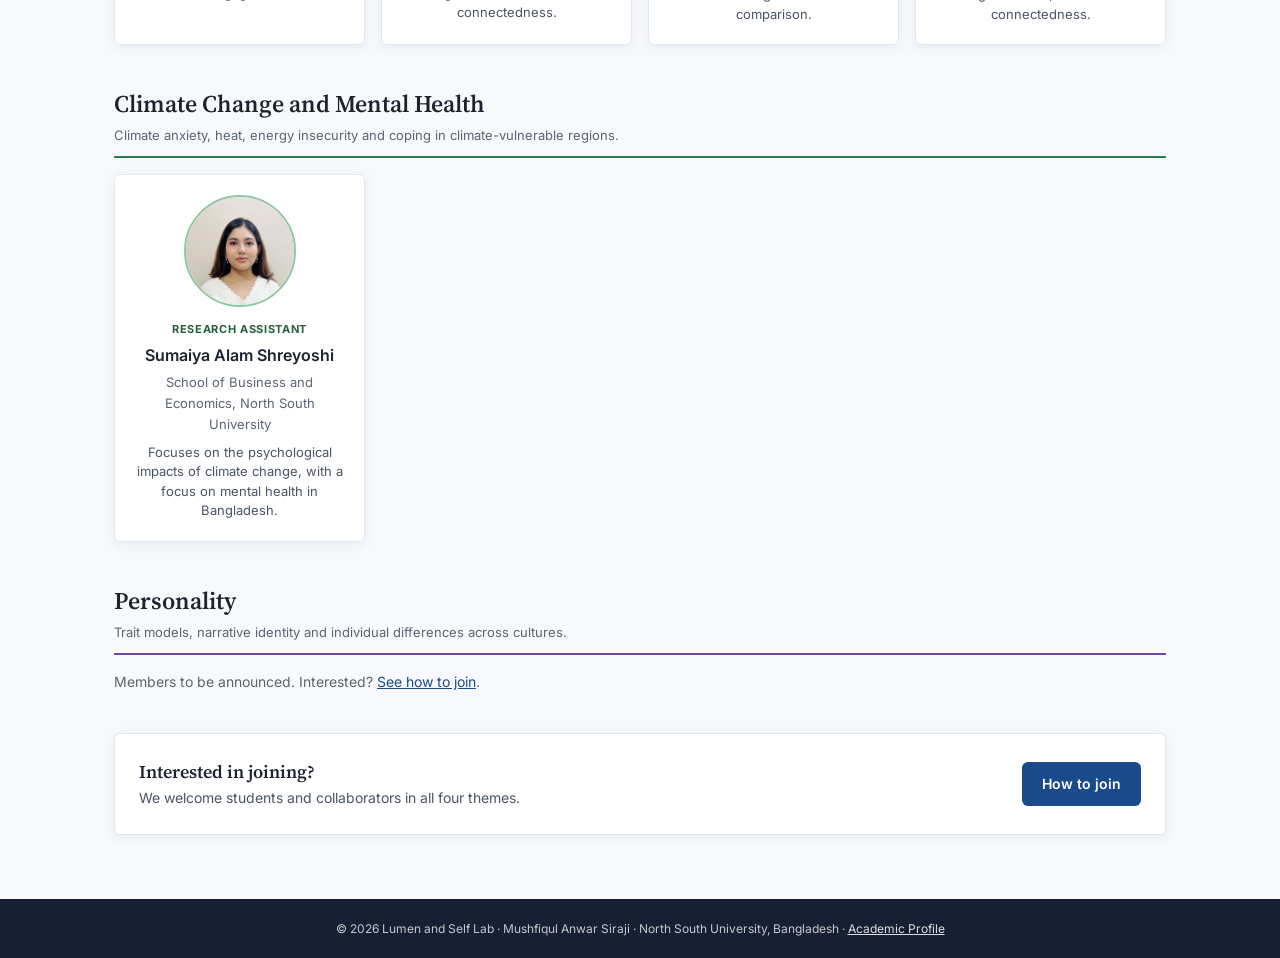
==== commit 4b6a0237: "Move Nurjahan Bint Hamid to fourth in Psychometrics Co-Authored-By: Claude Opus 5.5 <noreply@anthrop" ====
--- a/members.html
+++ b/members.html
@@ -105,10 +105,10 @@
 <div class="person"><img src="uploads/nowshin-tabassum.jpg" alt="Nowshin Tabassum" style="width:112px;height:112px;border-radius:50%;object-fit:cover;object-position:center 20%;border:2px solid var(--b);margin-bottom:10px"><div class="role">Research Assistant</div><div class="name">Nowshin Tabassum</div><div class="aff">School of Business and Economics, North South University</div><div class="focus">Focuses on cultural adaptation and validation of measures of career and workplace experiences in Bangladesh.</div></div>
 <div class="person"><img src="uploads/sumaiya-alam-shreyoshi.jpg" alt="Sumaiya Alam Shreyoshi" style="width:112px;height:112px;border-radius:50%;object-fit:cover;object-position:center 30%;border:2px solid var(--b);margin-bottom:10px"><div class="role">Research Assistant</div><div class="name">Sumaiya Alam Shreyoshi</div><div class="aff">School of Business and Economics, North South University</div><div class="focus">Focuses on Bangla psychological measurement of cognitive load, somatic symptoms, and social connectedness.</div></div>
 <div class="person"><img src="uploads/mahirul-tasmin-arshi.jpg" alt="Mahiru Tasnim Arshi" style="width:112px;height:112px;border-radius:50%;object-fit:cover;object-position:center 30%;border:2px solid var(--b);margin-bottom:10px"><div class="name">Mahiru Tasnim Arshi</div><div class="aff">School of Business and Economics, North South University</div><div class="focus">Focuses on Bangla psychological measurement of career adaptability, team psychological safety, and job satisfaction.</div></div>
+<div class="person"><img src="uploads/nurjahan-bint-hamid.jpg" alt="Nurjahan Bint Hamid" style="width:112px;height:112px;border-radius:50%;object-fit:cover;object-position:center 30%;border:2px solid var(--b);margin-bottom:10px"><div class="name">Nurjahan Bint Hamid</div><div class="aff">Computer Science and Engineering, North South University</div><div class="focus">Adapts and validates Bangla measures of cultural intelligence and moral disengagement.</div></div>
 <div class="person"><img src="uploads/nishat-tasnim-orthy.jpg" alt="Nishat Tasnim Orthy" style="width:112px;height:112px;border-radius:50%;object-fit:cover;object-position:40% 22%;border:2px solid var(--b);margin-bottom:10px"><div class="name">Nishat Tasnim Orthy</div><div class="aff">Department of Pharmaceutical Sciences, North South University</div><div class="focus">Focuses on Bangla psychological measurement of cultural intelligence and moral disengagement.</div></div>
 <div class="person"><img src="uploads/amina-maryam.jpg" alt="Amina Maryam" style="width:112px;height:112px;border-radius:50%;object-fit:cover;object-position:center 22%;border:2px solid var(--b);margin-bottom:10px"><div class="name">Amina Maryam</div><div class="aff">Department of Pharmaceutical Sciences, North South University</div><div class="focus">Focuses on Bangla adaptation and validation of psychological measures of somatic symptoms, cognitive load, and social connectedness.</div></div>
 <div class="person"><img src="uploads/md-shahriar-rakib-rabbi.jpg" alt="Md. Shahriar Rakib Rabbi" style="width:112px;height:112px;border-radius:50%;object-fit:cover;object-position:center 22%;border:2px solid var(--b);margin-bottom:10px"><div class="name">Md. Shahriar Rakib Rabbi</div><div class="aff">Computer Science and Engineering, North South University</div><div class="focus">Adapts and validates Bangla measures of attitudes toward artificial intelligence and social comparison.</div></div>
-<div class="person"><img src="uploads/nurjahan-bint-hamid.jpg" alt="Nurjahan Bint Hamid" style="width:112px;height:112px;border-radius:50%;object-fit:cover;object-position:center 30%;border:2px solid var(--b);margin-bottom:10px"><div class="name">Nurjahan Bint Hamid</div><div class="aff">Computer Science and Engineering, North South University</div><div class="focus">Adapts and validates Bangla measures of cultural intelligence and moral disengagement.</div></div>
 <div class="person"><img src="uploads/mahadiya-bint-uddin.jpg" alt="Mahadiya Bint Uddin" style="width:112px;height:112px;border-radius:50%;object-fit:cover;object-position:center 40%;border:2px solid var(--b);margin-bottom:10px"><div class="name">Mahadiya Bint Uddin</div><div class="aff">School of Business and Economics, North South University</div><div class="focus">Adapts and validates Bangla measures of somatic symptoms, cognitive load, and social connectedness.</div></div>
 </div>
 </section>
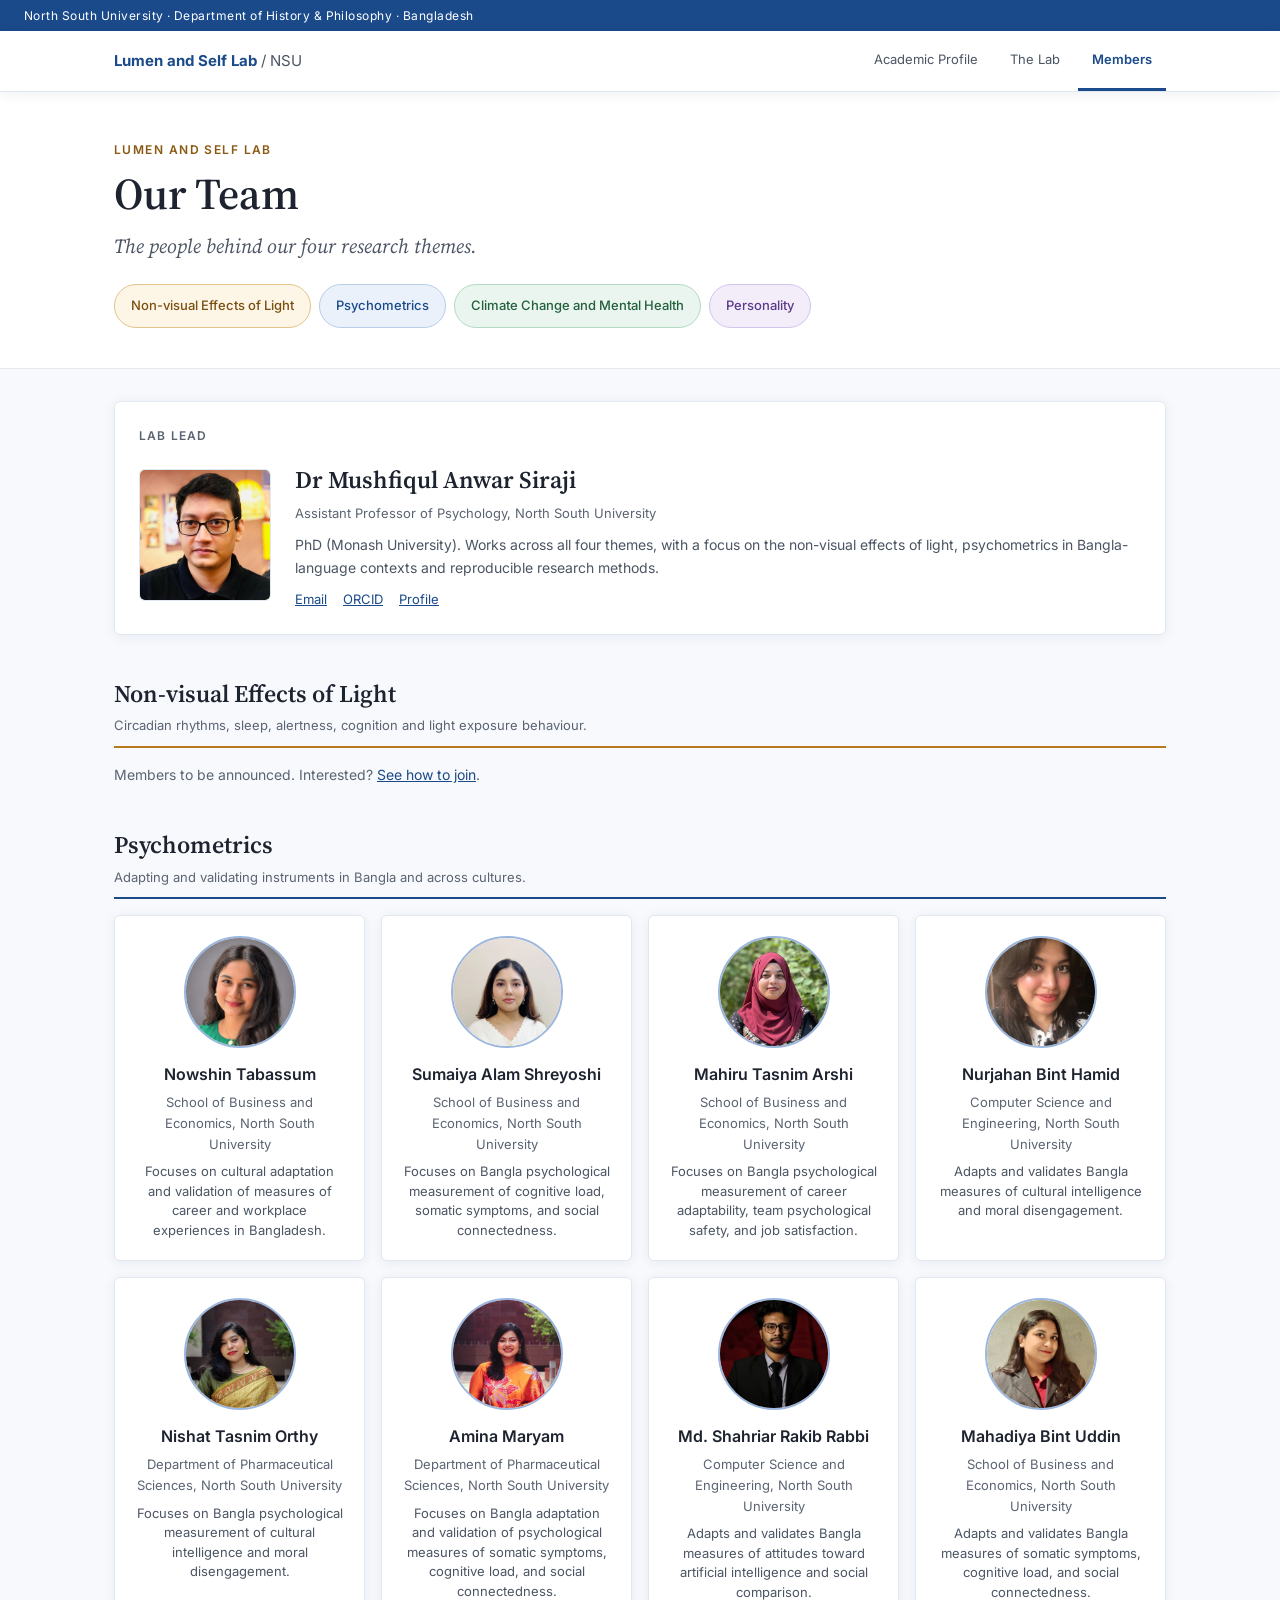
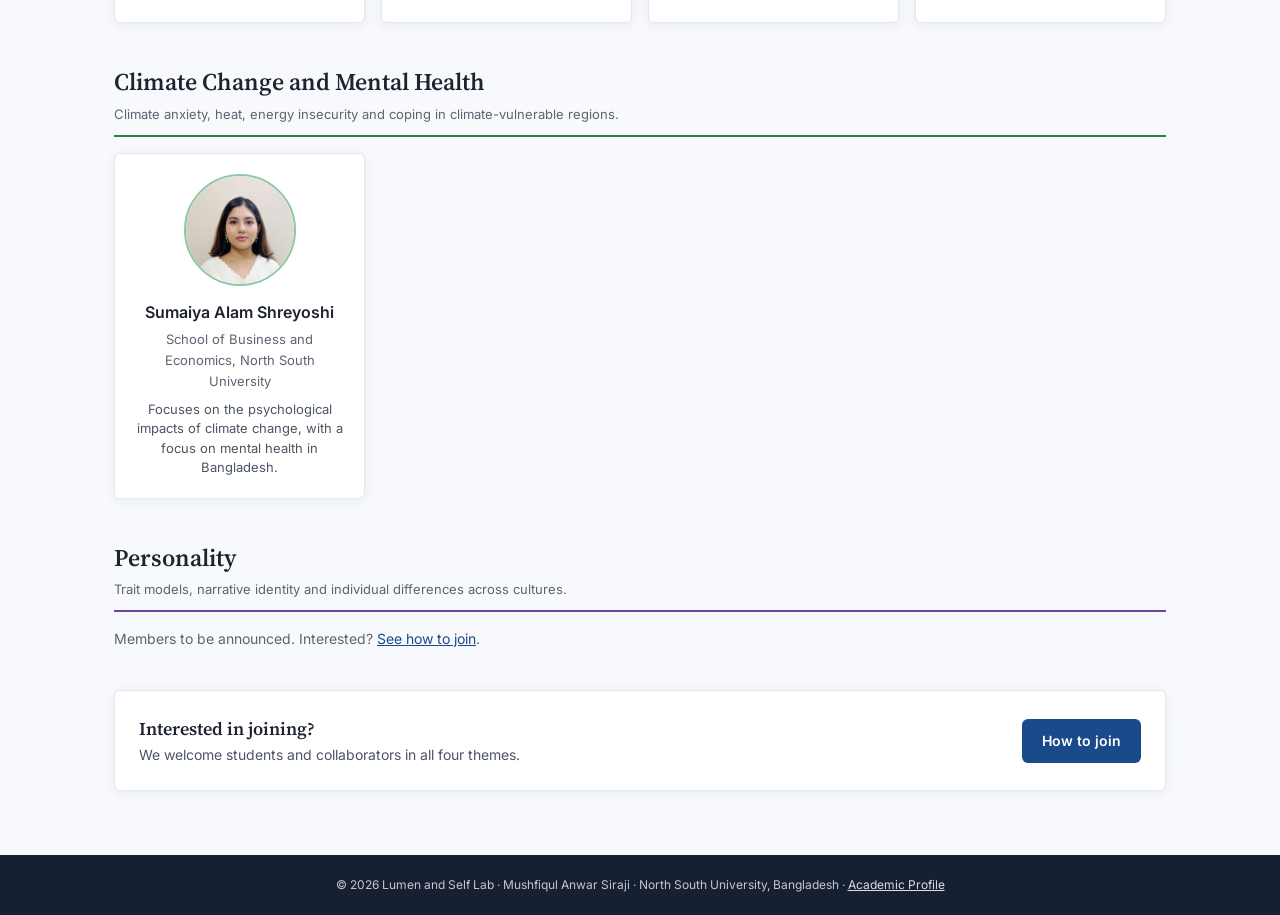
==== commit aa60de47: "Remove Research Assistant labels; all listed as members Co-Authored-By: Claude Opus 5.5 <noreply@ant" ====
--- a/members.html
+++ b/members.html
@@ -102,8 +102,8 @@
 <section id="psychometrics" class="theme psy">
 <div class="theme-head"><h3>Psychometrics</h3><p>Adapting and validating instruments in Bangla and across cultures.</p></div>
 <div class="people">
-<div class="person"><img src="uploads/nowshin-tabassum.jpg" alt="Nowshin Tabassum" style="width:112px;height:112px;border-radius:50%;object-fit:cover;object-position:center 20%;border:2px solid var(--b);margin-bottom:10px"><div class="role">Research Assistant</div><div class="name">Nowshin Tabassum</div><div class="aff">School of Business and Economics, North South University</div><div class="focus">Focuses on cultural adaptation and validation of measures of career and workplace experiences in Bangladesh.</div></div>
-<div class="person"><img src="uploads/sumaiya-alam-shreyoshi.jpg" alt="Sumaiya Alam Shreyoshi" style="width:112px;height:112px;border-radius:50%;object-fit:cover;object-position:center 30%;border:2px solid var(--b);margin-bottom:10px"><div class="role">Research Assistant</div><div class="name">Sumaiya Alam Shreyoshi</div><div class="aff">School of Business and Economics, North South University</div><div class="focus">Focuses on Bangla psychological measurement of cognitive load, somatic symptoms, and social connectedness.</div></div>
+<div class="person"><img src="uploads/nowshin-tabassum.jpg" alt="Nowshin Tabassum" style="width:112px;height:112px;border-radius:50%;object-fit:cover;object-position:center 20%;border:2px solid var(--b);margin-bottom:10px"><div class="name">Nowshin Tabassum</div><div class="aff">School of Business and Economics, North South University</div><div class="focus">Focuses on cultural adaptation and validation of measures of career and workplace experiences in Bangladesh.</div></div>
+<div class="person"><img src="uploads/sumaiya-alam-shreyoshi.jpg" alt="Sumaiya Alam Shreyoshi" style="width:112px;height:112px;border-radius:50%;object-fit:cover;object-position:center 30%;border:2px solid var(--b);margin-bottom:10px"><div class="name">Sumaiya Alam Shreyoshi</div><div class="aff">School of Business and Economics, North South University</div><div class="focus">Focuses on Bangla psychological measurement of cognitive load, somatic symptoms, and social connectedness.</div></div>
 <div class="person"><img src="uploads/mahirul-tasmin-arshi.jpg" alt="Mahiru Tasnim Arshi" style="width:112px;height:112px;border-radius:50%;object-fit:cover;object-position:center 30%;border:2px solid var(--b);margin-bottom:10px"><div class="name">Mahiru Tasnim Arshi</div><div class="aff">School of Business and Economics, North South University</div><div class="focus">Focuses on Bangla psychological measurement of career adaptability, team psychological safety, and job satisfaction.</div></div>
 <div class="person"><img src="uploads/nurjahan-bint-hamid.jpg" alt="Nurjahan Bint Hamid" style="width:112px;height:112px;border-radius:50%;object-fit:cover;object-position:center 30%;border:2px solid var(--b);margin-bottom:10px"><div class="name">Nurjahan Bint Hamid</div><div class="aff">Computer Science and Engineering, North South University</div><div class="focus">Adapts and validates Bangla measures of cultural intelligence and moral disengagement.</div></div>
 <div class="person"><img src="uploads/nishat-tasnim-orthy.jpg" alt="Nishat Tasnim Orthy" style="width:112px;height:112px;border-radius:50%;object-fit:cover;object-position:40% 22%;border:2px solid var(--b);margin-bottom:10px"><div class="name">Nishat Tasnim Orthy</div><div class="aff">Department of Pharmaceutical Sciences, North South University</div><div class="focus">Focuses on Bangla psychological measurement of cultural intelligence and moral disengagement.</div></div>
@@ -116,7 +116,7 @@
 <section id="climate" class="theme clim">
 <div class="theme-head"><h3>Climate Change and Mental Health</h3><p>Climate anxiety, heat, energy insecurity and coping in climate-vulnerable regions.</p></div>
 <div class="people">
-<div class="person"><img src="uploads/sumaiya-alam-shreyoshi.jpg" alt="Sumaiya Alam Shreyoshi" style="width:112px;height:112px;border-radius:50%;object-fit:cover;object-position:center 30%;border:2px solid var(--b);margin-bottom:10px"><div class="role">Research Assistant</div><div class="name">Sumaiya Alam Shreyoshi</div><div class="aff">School of Business and Economics, North South University</div><div class="focus">Focuses on the psychological impacts of climate change, with a focus on mental health in Bangladesh.</div></div>
+<div class="person"><img src="uploads/sumaiya-alam-shreyoshi.jpg" alt="Sumaiya Alam Shreyoshi" style="width:112px;height:112px;border-radius:50%;object-fit:cover;object-position:center 30%;border:2px solid var(--b);margin-bottom:10px"><div class="name">Sumaiya Alam Shreyoshi</div><div class="aff">School of Business and Economics, North South University</div><div class="focus">Focuses on the psychological impacts of climate change, with a focus on mental health in Bangladesh.</div></div>
 </div>
 </section>
 
